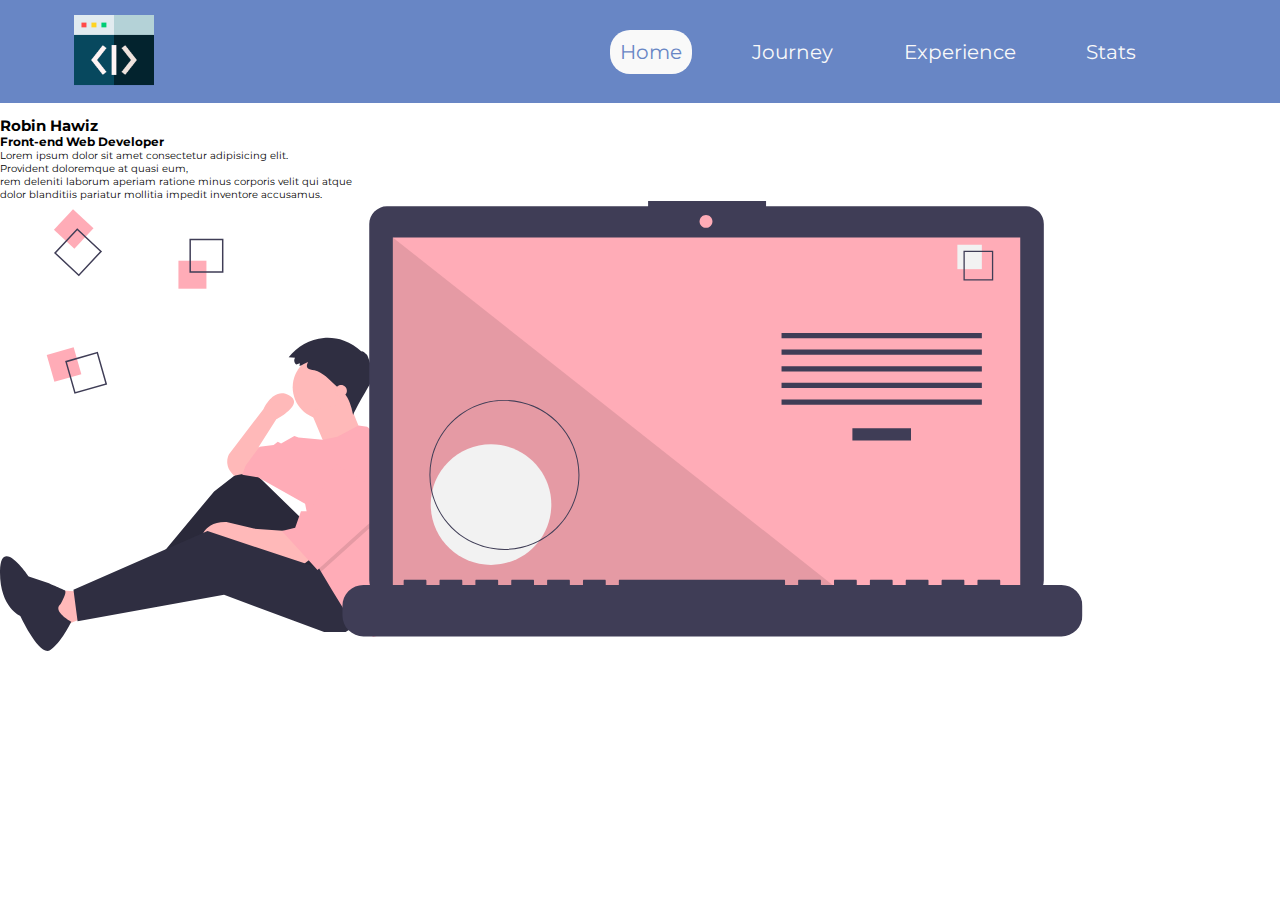
==== index.html @ ffbcef22 "inserted svg" ====
<!DOCTYPE html>
<html lang="en">
  <head>
    <meta charset="UTF-8" />
    <meta name="viewport" content="width=device-width, initial-scale=1.0" />
    <link rel="stylesheet" href="./styles/style.css" />
    <title>Robin Hawiz | Aspiring Web Developer</title>
    <meta
      name="description"
      content="I'm an aspiring front end web developer who specializes in html,css"
    />
    <meta name="robots" content="index,follows" />
    <link
      href="https://fonts.googleapis.com/css2?family=Montserrat:wght@400;500&display=swap"
      rel="stylesheet"
    />
  </head>
  <body>
    <div class="navbar">
      <nav>
        <div class="logo">
          <img src="./images/logo.png" alt="" />
        </div>
        <ul>
          <li><a class="active" href="index.html">Home</a></li>
          <li><a class="not-active" href="#">Journey</a></li>
          <li><a class="not-active" href="#">Experience</a></li>
          <li><a class="not-active" href="#">Stats</a></li>
        </ul>
      </nav>
    </div>
    <section id="home">
      <div class="introduction">
        <img src="" alt="" />
        <div class="name-title-container">
          <h2>Robin Hawiz</h2>
          <h3>Front-end Web Developer</h3>
        </div>
      </div>
      <div class="info">
        <p>
          Lorem ipsum dolor sit amet consectetur adipisicing elit. <br />
          Provident doloremque at quasi eum, <br />
          rem deleniti laborum aperiam ratione minus corporis velit qui atque
          <br />
          dolor blanditiis pariatur mollitia impedit inventore accusamus.
        </p>
        <div class="info-images">
          <svg
            width="1083"
            height="450"
            viewBox="0 0 1083 450"
            fill="none"
            xmlns="http://www.w3.org/2000/svg"
          >
            <g id="undraw_code_thinking_1jeh 1">
              <g clip-path="url(#clip0)">
                <path
                  id="Vector"
                  d="M77.591 390.495L52.772 388.84L61.045 426.069L89.173 414.487L77.591 390.495Z"
                  fill="#FFB9B9"
                />
                <path
                  id="Vector_2"
                  d="M305.1 321.001L247.189 264.744L214.096 290.391L148.739 368.985L156.185 380.567L235.606 326.792L289.381 397.113L340.674 371.467L305.1 321.001Z"
                  fill="#2F2E41"
                />
                <path
                  id="Vector_3"
                  opacity="0.1"
                  d="M305.1 321.001L247.189 264.744L214.096 290.391L148.739 368.985L156.185 380.567L235.606 326.792L289.381 397.113L340.674 371.467L305.1 321.001Z"
                  fill="black"
                />
                <path
                  id="Vector_4"
                  d="M310.064 358.23L302.618 364.021L242.225 343.338L228.161 337.547L200.032 343.338C200.032 343.338 200.032 320.174 226.506 321.001L253.807 327.62L286.072 330.101L310.064 358.23Z"
                  fill="#FFB9B9"
                />
                <path
                  id="Vector_5"
                  d="M363.839 419.451L345.638 431.033H324.128L224.024 393.804L77.591 420.278L73.454 388.84L207.478 330.102L324.956 368.985L363.839 419.451Z"
                  fill="#2F2E41"
                />
                <path
                  id="Vector_6"
                  d="M246.361 272.19L233.952 274.672L231.248 271.517C229.107 269.019 227.75 265.946 227.348 262.68C226.946 259.415 227.517 256.104 228.988 253.162V253.162L263.735 207.66C263.735 207.66 273.663 185.323 289.381 194.423C305.1 203.524 276.144 218.415 276.144 218.415L258.771 245.716L260.426 259.78L246.361 272.19Z"
                  fill="#FFB9B9"
                />
                <path
                  id="Vector_7"
                  d="M324.956 218.415C342.775 218.415 357.22 203.97 357.22 186.15C357.22 168.331 342.775 153.885 324.956 153.885C307.136 153.885 292.691 168.331 292.691 186.15C292.691 203.97 307.136 218.415 324.956 218.415Z"
                  fill="#FFB9B9"
                />
                <path
                  id="Vector_8"
                  d="M310.478 209.728L325.369 245.303L360.943 230.411C360.943 230.411 349.361 202.283 349.361 201.455C349.361 200.628 310.478 209.728 310.478 209.728Z"
                  fill="#FFB9B9"
                />
                <path
                  id="Vector_9"
                  d="M408.439 314.97C408.439 334.442 405.37 353.793 399.347 372.311L396.931 379.74L385.349 432.688L372.939 435.997L363.839 424.414L345.638 411.178L332.401 389.668L321.051 370.755L317.51 364.848L305.1 302.8L257.944 276.327L242.225 273.845L245.534 264.744L259.598 245.716L273.663 244.062L277.799 240.752L281.108 242.407L294.345 234.961L298.482 236.616L322.672 238.866L337.365 235.789L358.495 224.446L367.148 225.861L396.931 250.68C404.545 271.259 408.441 293.028 408.439 314.97Z"
                  fill="#FFACB7"
                />
                <path
                  id="Vector_10"
                  d="M60.3902 403.305C60.3902 403.305 67.8002 390.747 64.6704 389.28C61.5406 387.814 48.2488 381.969 48.2488 381.969L28.7567 375.509C28.7567 375.509 0.63066 333.708 0.0132905 370.059C-0.60408 406.41 20.4925 415.148 20.4925 415.148C20.4925 415.148 39.308 455.641 49.9662 449.184C60.6244 442.727 71.2895 420.808 71.2895 420.808C71.2895 420.808 52.0695 410.476 60.3902 403.305Z"
                  fill="#2F2E41"
                />
                <path
                  id="Vector_11"
                  opacity="0.1"
                  d="M399.413 307.764L367.975 328.447L321.051 370.755L317.51 364.848L307.582 315.21H310.064L335.711 268.054L399.413 307.764Z"
                  fill="black"
                />
                <path
                  id="Vector_12"
                  d="M335.711 263.09L310.064 310.246H300.964L295.173 326.792L281.936 330.102L317.51 368.985L367.975 323.483L399.413 302.8L335.711 263.09Z"
                  fill="#FFACB7"
                />
                <path
                  id="Vector_13"
                  d="M299.86 162.16L296.364 163.505C295.826 163.141 295.367 162.673 295.012 162.129C294.658 161.585 294.415 160.976 294.299 160.337C294.183 159.698 294.195 159.042 294.336 158.408C294.476 157.774 294.741 157.175 295.117 156.645L288.656 156.342C292.803 150.819 298.076 146.24 304.125 142.907C310.175 139.574 316.863 137.563 323.747 137.008C330.632 136.453 337.555 137.367 344.06 139.688C350.565 142.009 356.503 145.685 361.482 150.473C361.776 149.46 364.982 151.43 366.291 153.429C366.731 151.78 369.737 159.749 370.8 165.381C371.293 163.506 373.185 166.533 371.527 169.439C372.578 169.285 373.052 171.973 372.239 173.471C373.388 172.931 373.195 176.14 371.948 178.284C373.589 178.138 359.013 200.76 353.112 213.98C351.398 206.107 349.471 197.816 343.946 191.951C343.007 190.954 341.978 190.046 340.951 189.14L335.398 184.237C328.94 178.537 323.065 171.501 314.462 169.371C308.55 167.907 304.812 167.576 308.034 160.914C305.123 162.129 302.404 163.935 299.467 165.064C299.507 164.133 299.917 163.091 299.86 162.16Z"
                  fill="#2F2E41"
                />
                <path
                  id="Vector_14"
                  d="M341.088 195.664C344.286 195.664 346.879 193.071 346.879 189.873C346.879 186.675 344.286 184.082 341.088 184.082C337.89 184.082 335.297 186.675 335.297 189.873C335.297 193.071 337.89 195.664 341.088 195.664Z"
                  fill="#FFB9B9"
                />
                <g id="floating-object2">
                  <path
                    id="Vector_15"
                    d="M206.439 59.7102H178.439V87.7102H206.439V59.7102Z"
                    fill="#FFACB7"
                  />
                  <path
                    id="Vector_16"
                    d="M223.439 71.7102H189.439V37.7102H223.439V71.7102ZM190.917 70.2319H221.961V39.1884H190.917V70.2319Z"
                    fill="#3F3D56"
                  />
                </g>
                <g id="floating-object3">
                  <path
                    id="Vector_17"
                    d="M81.3339 173.175L73.6457 146.251L46.7219 153.939L54.41 180.863L81.3339 173.175Z"
                    fill="#FFACB7"
                  />
                  <path
                    id="Vector_18"
                    d="M74.4629 192.817L65.1273 160.123L97.8205 150.788L107.156 183.481L74.4629 192.817ZM66.9546 161.139L75.4785 190.989L105.329 182.465L96.8049 152.615L66.9546 161.139Z"
                    fill="#3F3D56"
                  />
                </g>
                <g id="floating-object1">
                  <path
                    id="Vector_19"
                    d="M74.3754 47.7769L93.4938 27.3199L73.0369 8.20152L53.9185 28.6585L74.3754 47.7769Z"
                    fill="#FFACB7"
                  />
                  <path
                    id="Vector_20"
                    d="M54.0006 52.0036L77.2158 27.163L102.056 50.3782L78.8412 75.2188L54.0006 52.0036ZM77.2864 29.2524L56.09 51.933L78.7705 73.1294L99.967 50.4488L77.2864 29.2524Z"
                    fill="#3F3D56"
                  />
                </g>
                <path
                  id="Vector_21"
                  d="M1026.23 5.36233H766.062V7.62939e-06H648.091V5.36233H386.849C384.538 5.36233 382.25 5.81752 380.114 6.70193C377.979 7.58633 376.039 8.88263 374.405 10.5168C372.771 12.151 371.475 14.091 370.59 16.2262C369.706 18.3613 369.251 20.6498 369.251 22.9608V379.213C369.251 381.524 369.706 383.813 370.59 385.948C371.475 388.083 372.771 390.023 374.405 391.657C376.039 393.291 377.979 394.588 380.114 395.472C382.25 396.356 384.538 396.812 386.849 396.812H1026.23C1030.9 396.812 1035.38 394.957 1038.68 391.657C1041.98 388.357 1043.83 383.88 1043.83 379.213V22.9608C1043.83 20.6498 1043.38 18.3613 1042.49 16.2262C1041.61 14.091 1040.31 12.151 1038.68 10.5168C1037.04 8.88263 1035.1 7.58633 1032.97 6.70193C1030.83 5.81752 1028.54 5.36233 1026.23 5.36233V5.36233Z"
                  fill="#3F3D56"
                />
                <path
                  id="Vector_22"
                  d="M1020.24 36.4638H392.845V390.377H1020.24V36.4638Z"
                  fill="#FFACB7"
                />
                <path
                  id="Vector_23"
                  d="M706.004 26.8116C709.558 26.8116 712.439 23.9306 712.439 20.3768C712.439 16.823 709.558 13.942 706.004 13.942C702.45 13.942 699.569 16.823 699.569 20.3768C699.569 23.9306 702.45 26.8116 706.004 26.8116Z"
                  fill="#FFACB7"
                />
                <path
                  id="Vector_24"
                  opacity="0.1"
                  d="M840.813 390.377H392.845V36.464L840.813 390.377Z"
                  fill="black"
                />
                <g id="big-object-screen">
                  <path
                    id="Vector_25"
                    d="M491.013 363.893C524.319 363.893 551.32 336.893 551.32 303.587C551.32 270.28 524.319 243.28 491.013 243.28C457.706 243.28 430.706 270.28 430.706 303.587C430.706 336.893 457.706 363.893 491.013 363.893Z"
                    fill="#F2F2F2"
                  />
                  <path
                    id="Vector_26"
                    d="M504.438 348.913C489.601 348.913 475.097 344.513 462.761 336.271C450.425 328.028 440.81 316.312 435.132 302.604C429.454 288.897 427.969 273.814 430.863 259.262C433.758 244.711 440.902 231.344 451.394 220.853C461.885 210.362 475.251 203.217 489.803 200.323C504.355 197.428 519.438 198.914 533.145 204.592C546.852 210.269 558.568 219.884 566.811 232.221C575.054 244.557 579.454 259.06 579.454 273.897C579.431 293.786 571.52 312.853 557.457 326.917C543.394 340.98 524.326 348.89 504.438 348.913ZM504.438 199.862C489.795 199.862 475.481 204.204 463.306 212.339C451.131 220.474 441.642 232.037 436.038 245.565C430.435 259.093 428.968 273.979 431.825 288.341C434.682 302.702 441.733 315.894 452.087 326.248C462.441 336.602 475.633 343.653 489.994 346.51C504.356 349.366 519.242 347.9 532.77 342.297C546.298 336.693 557.861 327.204 565.996 315.029C574.131 302.854 578.473 288.54 578.473 273.897C578.451 254.269 570.643 235.45 556.764 221.571C542.885 207.691 524.066 199.884 504.438 199.862V199.862Z"
                    fill="#3F3D56"
                  />
                </g>
                <path
                  id="Vector_27"
                  d="M910.997 227.332H852.392V239.578H910.997V227.332Z"
                  fill="#3F3D56"
                />
                <path
                  id="Vector_28"
                  d="M981.848 131.989H781.541V137.237H981.848V131.989Z"
                  fill="#3F3D56"
                />
                <path
                  id="Vector_29"
                  d="M981.848 148.608H781.541V153.857H981.848V148.608Z"
                  fill="#3F3D56"
                />
                <path
                  id="Vector_30"
                  d="M981.848 165.228H781.541V170.476H981.848V165.228Z"
                  fill="#3F3D56"
                />
                <path
                  id="Vector_31"
                  d="M981.848 181.847H781.541V187.095H981.848V181.847Z"
                  fill="#3F3D56"
                />
                <path
                  id="Vector_32"
                  d="M981.848 198.467H781.541V203.715H981.848V198.467Z"
                  fill="#3F3D56"
                />
                <g id="small-object-screen">
                  <path
                    id="Vector_33"
                    d="M981.848 43.644H957.356V68.1357H981.848V43.644Z"
                    fill="#F2F2F2"
                  />
                  <path
                    id="Vector_34"
                    d="M993.219 79.5068H963.479V49.7668H993.219V79.5068ZM964.772 78.2138H991.926V51.0599H964.772V78.2138Z"
                    fill="#3F3D56"
                  />
                </g>
                <path
                  id="Vector_35"
                  d="M1061.45 383.942H1000.22V379.53C1000.22 379.416 1000.19 379.302 1000.15 379.196C1000.11 379.09 1000.04 378.993 999.961 378.912C999.879 378.831 999.783 378.766 999.677 378.722C999.571 378.678 999.457 378.656 999.342 378.656H978.349C978.234 378.656 978.121 378.678 978.014 378.722C977.908 378.766 977.812 378.831 977.731 378.912C977.649 378.993 977.585 379.09 977.541 379.196C977.497 379.302 977.475 379.416 977.475 379.53V383.942H964.354V379.53C964.354 379.416 964.331 379.302 964.287 379.196C964.243 379.09 964.179 378.993 964.098 378.912C964.016 378.831 963.92 378.766 963.814 378.722C963.708 378.678 963.594 378.656 963.479 378.656H942.486C942.371 378.656 942.258 378.678 942.152 378.722C942.045 378.766 941.949 378.831 941.868 378.912C941.787 378.993 941.722 379.09 941.678 379.196C941.634 379.302 941.612 379.416 941.612 379.53V383.942H928.491V379.53C928.491 379.416 928.468 379.302 928.424 379.196C928.381 379.09 928.316 378.993 928.235 378.912C928.154 378.831 928.057 378.766 927.951 378.722C927.845 378.678 927.731 378.656 927.616 378.656H906.623C906.508 378.656 906.395 378.678 906.289 378.722C906.183 378.766 906.086 378.831 906.005 378.912C905.924 378.993 905.859 379.09 905.815 379.196C905.771 379.302 905.749 379.416 905.749 379.53V383.942H892.628V379.53C892.628 379.416 892.606 379.302 892.562 379.196C892.518 379.09 892.453 378.993 892.372 378.912C892.291 378.831 892.194 378.766 892.088 378.722C891.982 378.678 891.868 378.656 891.753 378.656H870.761C870.646 378.656 870.532 378.678 870.426 378.722C870.32 378.766 870.223 378.831 870.142 378.912C870.061 378.993 869.996 379.09 869.952 379.196C869.908 379.302 869.886 379.416 869.886 379.53V383.942H856.765V379.53C856.765 379.416 856.743 379.302 856.699 379.196C856.655 379.09 856.59 378.993 856.509 378.912C856.428 378.831 856.331 378.766 856.225 378.722C856.119 378.678 856.005 378.656 855.891 378.656H834.898C834.783 378.656 834.669 378.678 834.563 378.722C834.457 378.766 834.36 378.831 834.279 378.912C834.198 378.993 834.133 379.09 834.09 379.196C834.046 379.302 834.023 379.416 834.023 379.53V383.942H820.902V379.53C820.902 379.416 820.88 379.302 820.836 379.196C820.792 379.09 820.727 378.993 820.646 378.912C820.565 378.831 820.469 378.766 820.362 378.722C820.256 378.678 820.143 378.656 820.028 378.656H799.035C798.92 378.656 798.806 378.678 798.7 378.722C798.594 378.766 798.497 378.831 798.416 378.912C798.335 378.993 798.271 379.09 798.227 379.196C798.183 379.302 798.16 379.416 798.16 379.53V383.942H785.04V379.53C785.04 379.416 785.017 379.302 784.973 379.196C784.929 379.09 784.865 378.993 784.783 378.912C784.702 378.831 784.606 378.766 784.5 378.722C784.393 378.678 784.28 378.656 784.165 378.656H619.72C619.605 378.656 619.492 378.678 619.386 378.722C619.279 378.766 619.183 378.831 619.102 378.912C619.021 378.993 618.956 379.09 618.912 379.196C618.868 379.302 618.846 379.416 618.846 379.53V383.942H605.725V379.53C605.725 379.416 605.702 379.302 605.658 379.196C605.615 379.09 605.55 378.993 605.469 378.912C605.388 378.831 605.291 378.766 605.185 378.722C605.079 378.678 604.965 378.656 604.85 378.656H583.858C583.743 378.656 583.629 378.678 583.523 378.722C583.417 378.766 583.32 378.831 583.239 378.912C583.158 378.993 583.093 379.09 583.049 379.196C583.005 379.302 582.983 379.416 582.983 379.53V383.942H569.862V379.53C569.862 379.416 569.84 379.302 569.796 379.196C569.752 379.09 569.687 378.993 569.606 378.912C569.525 378.831 569.428 378.766 569.322 378.722C569.216 378.678 569.102 378.656 568.987 378.656H547.995C547.88 378.656 547.766 378.678 547.66 378.722C547.554 378.766 547.457 378.831 547.376 378.912C547.295 378.993 547.23 379.09 547.186 379.196C547.142 379.302 547.12 379.416 547.12 379.53V383.942H533.999V379.53C533.999 379.416 533.977 379.302 533.933 379.196C533.889 379.09 533.824 378.993 533.743 378.912C533.662 378.831 533.565 378.766 533.459 378.722C533.353 378.678 533.239 378.656 533.125 378.656H512.132C512.017 378.656 511.903 378.678 511.797 378.722C511.691 378.766 511.594 378.831 511.513 378.912C511.432 378.993 511.368 379.09 511.324 379.196C511.28 379.302 511.257 379.416 511.257 379.53V383.942H498.136V379.53C498.136 379.416 498.114 379.302 498.07 379.196C498.026 379.09 497.961 378.993 497.88 378.912C497.799 378.831 497.703 378.766 497.596 378.722C497.49 378.678 497.377 378.656 497.262 378.656H476.269C476.154 378.656 476.04 378.678 475.934 378.722C475.828 378.766 475.732 378.831 475.65 378.912C475.569 378.993 475.505 379.09 475.461 379.196C475.417 379.302 475.394 379.416 475.394 379.53V383.942H462.274V379.53C462.274 379.416 462.251 379.302 462.207 379.196C462.163 379.09 462.099 378.993 462.017 378.912C461.936 378.831 461.84 378.766 461.734 378.722C461.627 378.678 461.514 378.656 461.399 378.656H440.406C440.291 378.656 440.177 378.678 440.071 378.722C439.965 378.766 439.869 378.831 439.787 378.912C439.706 378.993 439.642 379.09 439.598 379.196C439.554 379.302 439.531 379.416 439.531 379.53V383.942H426.411V379.53C426.411 379.416 426.388 379.302 426.344 379.196C426.3 379.09 426.236 378.993 426.154 378.912C426.073 378.831 425.977 378.766 425.871 378.722C425.765 378.678 425.651 378.656 425.536 378.656H404.543C404.428 378.656 404.314 378.678 404.208 378.722C404.102 378.766 404.006 378.831 403.925 378.912C403.843 378.993 403.779 379.09 403.735 379.196C403.691 379.302 403.668 379.416 403.668 379.53V383.942H363.432C357.864 383.942 352.525 386.154 348.588 390.091C344.651 394.028 342.439 399.367 342.439 404.935V414.427C342.439 419.995 344.651 425.335 348.588 429.272C352.525 433.209 357.864 435.42 363.432 435.42H1061.45C1067.01 435.42 1072.35 433.209 1076.29 429.272C1080.23 425.335 1082.44 419.995 1082.44 414.427V404.935C1082.44 399.367 1080.23 394.028 1076.29 390.091C1072.35 386.154 1067.01 383.942 1061.45 383.942V383.942Z"
                  fill="#3F3D56"
                />
              </g>
            </g>
            <defs>
              <clipPath id="clip0">
                <rect width="1082.44" height="449.881" fill="white" />
              </clipPath>
            </defs>
          </svg>
        </div>
      </div>
    </section>
  </body>
</html>
---- styles/style.css ----
* {
  -webkit-box-sizing: border-box;
          box-sizing: border-box;
  margin: 0;
  padding: 0;
}

html {
  font-size: 62.5%;
  scroll-behavior: smooth;
}

body {
  font-family: "Montserrat", sans-serif;
}

ul {
  list-style: none;
}

a {
  text-decoration: none;
  color: #f9f9f9;
}

.navbar {
  min-height: 10vh;
  display: -webkit-box;
  display: -ms-flexbox;
  display: flex;
  -webkit-box-align: center;
      -ms-flex-align: center;
          align-items: center;
  background: #6886c5;
}

.navbar nav {
  width: 90%;
  margin: auto;
  display: -webkit-box;
  display: -ms-flexbox;
  display: flex;
  -webkit-box-orient: horizontal;
  -webkit-box-direction: normal;
      -ms-flex-direction: row;
          flex-direction: row;
  -webkit-box-align: center;
      -ms-flex-align: center;
          align-items: center;
  -webkit-box-pack: justify;
      -ms-flex-pack: justify;
          justify-content: space-between;
  -ms-flex-wrap: wrap;
      flex-wrap: wrap;
}

.navbar nav .logo {
  -webkit-box-flex: 1;
      -ms-flex: 1 1 20rem;
          flex: 1 1 20rem;
  padding: 1rem;
}

.navbar nav .logo img {
  height: 8rem;
  width: 8rem;
}

.navbar nav ul {
  -webkit-box-flex: 1;
      -ms-flex: 1 1 40rem;
          flex: 1 1 40rem;
  padding: 2rem;
  display: -webkit-box;
  display: -ms-flexbox;
  display: flex;
  -webkit-box-orient: horizontal;
  -webkit-box-direction: normal;
      -ms-flex-direction: row;
          flex-direction: row;
  -webkit-box-align: center;
      -ms-flex-align: center;
          align-items: center;
  -webkit-box-pack: space-evenly;
      -ms-flex-pack: space-evenly;
          justify-content: space-evenly;
  font-size: 2rem;
}

.navbar nav ul a {
  padding: 1rem;
  -webkit-transition: 0.5s;
  transition: 0.5s;
}

.navbar nav ul .active {
  border-radius: 2rem;
  background: #f9f9f9;
  color: #6886c5;
}

.navbar nav ul .active:hover {
  border-radius: 0rem;
  background: #6886c5;
  color: #f9f9f9;
}

.navbar nav ul .not-active:hover {
  border-radius: 2rem;
  background: #f9f9f9;
  color: #6886c5;
}

@media screen and (max-width: 693px) {
  .navbar nav .logo {
    display: -webkit-box;
    display: -ms-flexbox;
    display: flex;
    -webkit-box-pack: center;
        -ms-flex-pack: center;
            justify-content: center;
  }
  .navbar nav .logo img {
    width: 5rem;
    height: 5rem;
  }
  .navbar nav ul {
    font-size: 1.5rem;
  }
}
/*# sourceMappingURL=style.css.map */
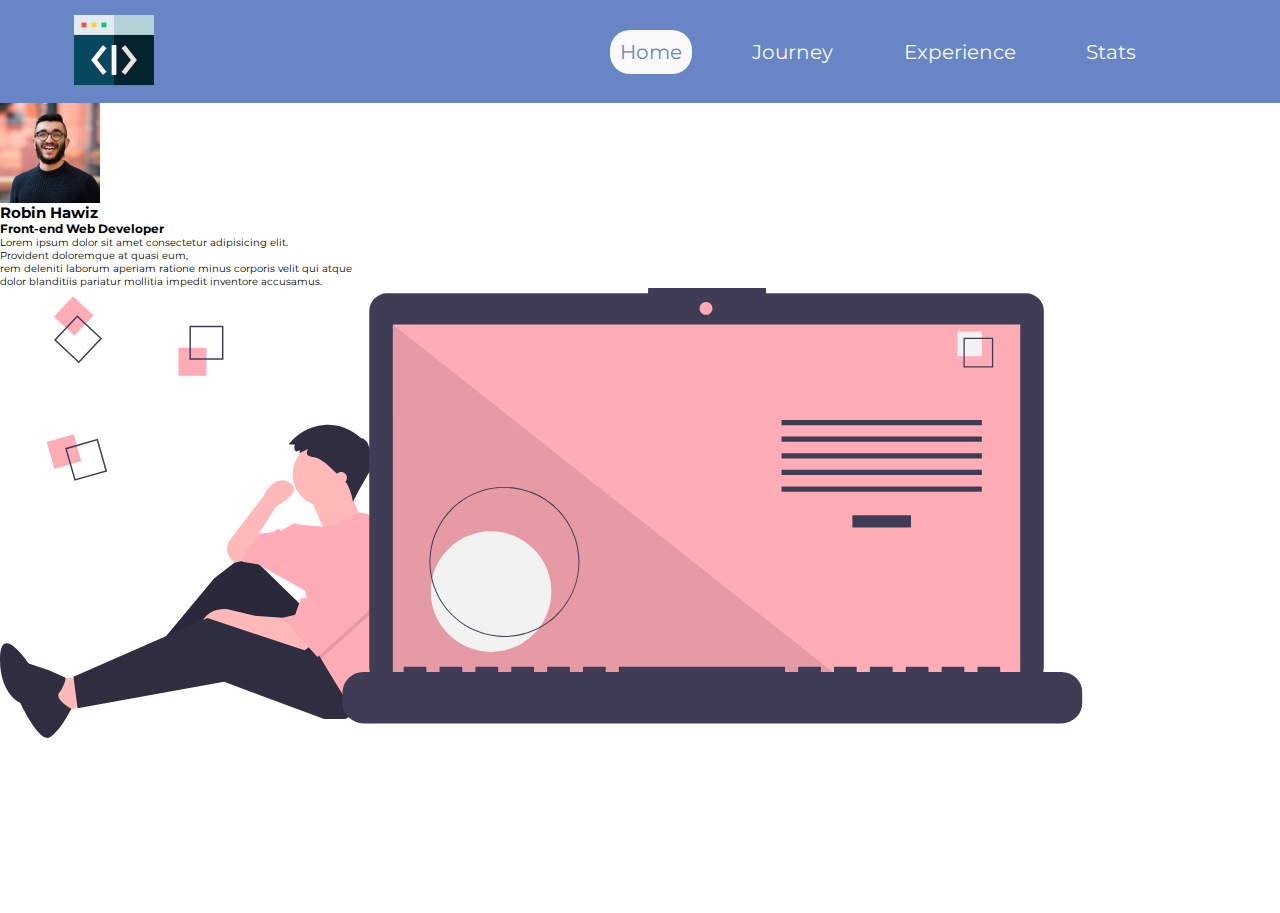
==== commit 6592ae5c: "styling content" ====
--- a/index.html
+++ b/index.html
@@ -31,7 +31,9 @@
     </div>
     <section id="home">
       <div class="introduction">
-        <img src="" alt="" />
+        <div class="image-container">
+          <img src="./images/jag.jpg" alt="" />
+        </div>
         <div class="name-title-container">
           <h2>Robin Hawiz</h2>
           <h3>Front-end Web Developer</h3>
--- a/styles/style.css
+++ b/styles/style.css
@@ -111,6 +111,21 @@
   color: #6886c5;
 }
 
+#home {
+  min-height: 90vh;
+}
+
+#home .introduction .image-container {
+  border-radius: 2rem;
+  height: 10rem;
+  width: 10rem;
+}
+
+#home .introduction .image-container img {
+  height: 100%;
+  width: 100%;
+}
+
 @media screen and (max-width: 693px) {
   .navbar nav .logo {
     display: -webkit-box;
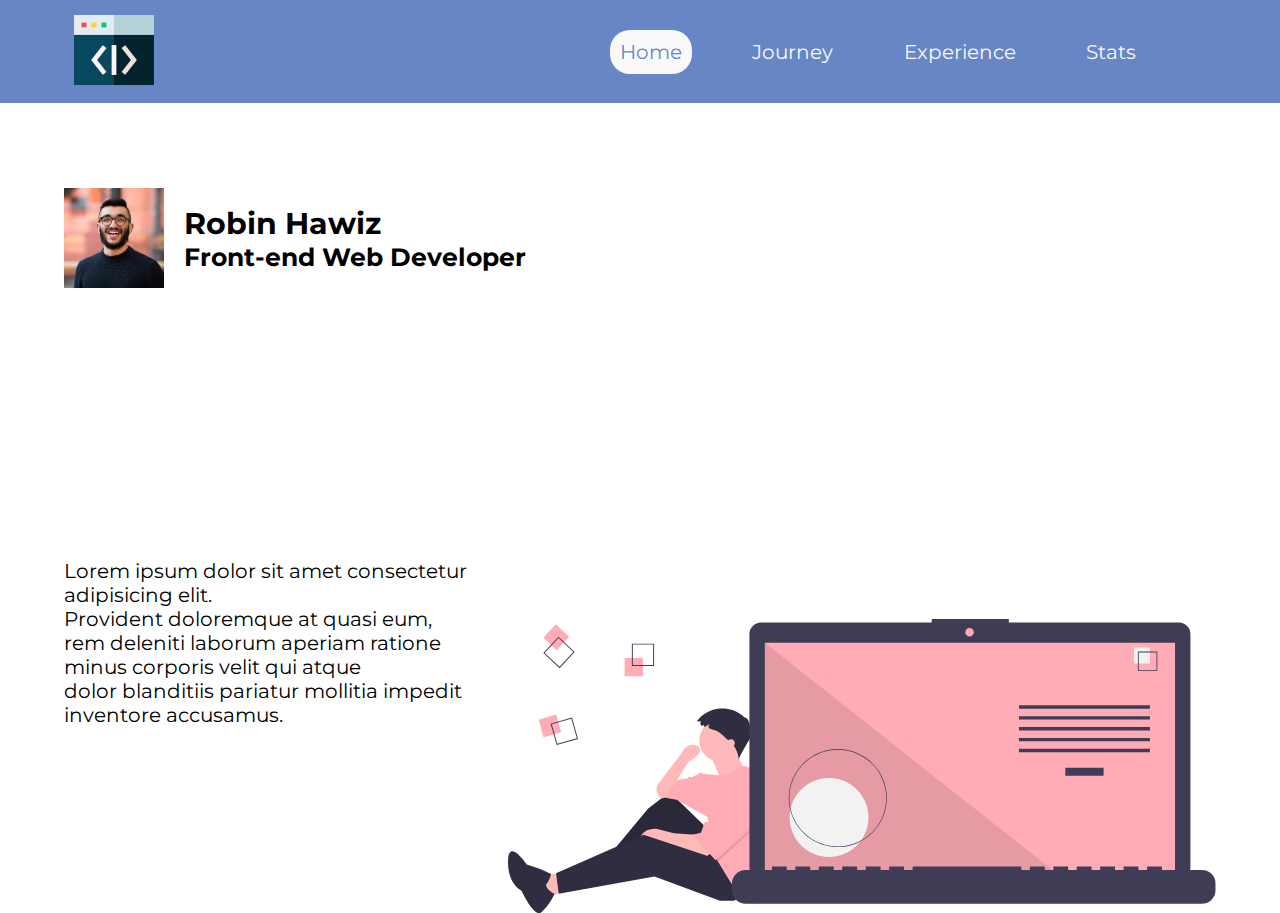
==== commit 646a8b0a: "svg scaling" ====
--- a/index.html
+++ b/index.html
@@ -40,219 +40,223 @@
         </div>
       </div>
       <div class="info">
-        <p>
-          Lorem ipsum dolor sit amet consectetur adipisicing elit. <br />
-          Provident doloremque at quasi eum, <br />
-          rem deleniti laborum aperiam ratione minus corporis velit qui atque
-          <br />
-          dolor blanditiis pariatur mollitia impedit inventore accusamus.
-        </p>
-        <div class="info-images">
-          <svg
-            width="1083"
-            height="450"
-            viewBox="0 0 1083 450"
-            fill="none"
-            xmlns="http://www.w3.org/2000/svg"
-          >
-            <g id="undraw_code_thinking_1jeh 1">
-              <g clip-path="url(#clip0)">
-                <path
-                  id="Vector"
-                  d="M77.591 390.495L52.772 388.84L61.045 426.069L89.173 414.487L77.591 390.495Z"
-                  fill="#FFB9B9"
-                />
-                <path
-                  id="Vector_2"
-                  d="M305.1 321.001L247.189 264.744L214.096 290.391L148.739 368.985L156.185 380.567L235.606 326.792L289.381 397.113L340.674 371.467L305.1 321.001Z"
-                  fill="#2F2E41"
-                />
-                <path
-                  id="Vector_3"
-                  opacity="0.1"
-                  d="M305.1 321.001L247.189 264.744L214.096 290.391L148.739 368.985L156.185 380.567L235.606 326.792L289.381 397.113L340.674 371.467L305.1 321.001Z"
-                  fill="black"
-                />
-                <path
-                  id="Vector_4"
-                  d="M310.064 358.23L302.618 364.021L242.225 343.338L228.161 337.547L200.032 343.338C200.032 343.338 200.032 320.174 226.506 321.001L253.807 327.62L286.072 330.101L310.064 358.23Z"
-                  fill="#FFB9B9"
-                />
-                <path
-                  id="Vector_5"
-                  d="M363.839 419.451L345.638 431.033H324.128L224.024 393.804L77.591 420.278L73.454 388.84L207.478 330.102L324.956 368.985L363.839 419.451Z"
-                  fill="#2F2E41"
-                />
-                <path
-                  id="Vector_6"
-                  d="M246.361 272.19L233.952 274.672L231.248 271.517C229.107 269.019 227.75 265.946 227.348 262.68C226.946 259.415 227.517 256.104 228.988 253.162V253.162L263.735 207.66C263.735 207.66 273.663 185.323 289.381 194.423C305.1 203.524 276.144 218.415 276.144 218.415L258.771 245.716L260.426 259.78L246.361 272.19Z"
-                  fill="#FFB9B9"
-                />
-                <path
-                  id="Vector_7"
-                  d="M324.956 218.415C342.775 218.415 357.22 203.97 357.22 186.15C357.22 168.331 342.775 153.885 324.956 153.885C307.136 153.885 292.691 168.331 292.691 186.15C292.691 203.97 307.136 218.415 324.956 218.415Z"
-                  fill="#FFB9B9"
-                />
-                <path
-                  id="Vector_8"
-                  d="M310.478 209.728L325.369 245.303L360.943 230.411C360.943 230.411 349.361 202.283 349.361 201.455C349.361 200.628 310.478 209.728 310.478 209.728Z"
-                  fill="#FFB9B9"
-                />
-                <path
-                  id="Vector_9"
-                  d="M408.439 314.97C408.439 334.442 405.37 353.793 399.347 372.311L396.931 379.74L385.349 432.688L372.939 435.997L363.839 424.414L345.638 411.178L332.401 389.668L321.051 370.755L317.51 364.848L305.1 302.8L257.944 276.327L242.225 273.845L245.534 264.744L259.598 245.716L273.663 244.062L277.799 240.752L281.108 242.407L294.345 234.961L298.482 236.616L322.672 238.866L337.365 235.789L358.495 224.446L367.148 225.861L396.931 250.68C404.545 271.259 408.441 293.028 408.439 314.97Z"
-                  fill="#FFACB7"
-                />
-                <path
-                  id="Vector_10"
-                  d="M60.3902 403.305C60.3902 403.305 67.8002 390.747 64.6704 389.28C61.5406 387.814 48.2488 381.969 48.2488 381.969L28.7567 375.509C28.7567 375.509 0.63066 333.708 0.0132905 370.059C-0.60408 406.41 20.4925 415.148 20.4925 415.148C20.4925 415.148 39.308 455.641 49.9662 449.184C60.6244 442.727 71.2895 420.808 71.2895 420.808C71.2895 420.808 52.0695 410.476 60.3902 403.305Z"
-                  fill="#2F2E41"
-                />
-                <path
-                  id="Vector_11"
-                  opacity="0.1"
-                  d="M399.413 307.764L367.975 328.447L321.051 370.755L317.51 364.848L307.582 315.21H310.064L335.711 268.054L399.413 307.764Z"
-                  fill="black"
-                />
-                <path
-                  id="Vector_12"
-                  d="M335.711 263.09L310.064 310.246H300.964L295.173 326.792L281.936 330.102L317.51 368.985L367.975 323.483L399.413 302.8L335.711 263.09Z"
-                  fill="#FFACB7"
-                />
-                <path
-                  id="Vector_13"
-                  d="M299.86 162.16L296.364 163.505C295.826 163.141 295.367 162.673 295.012 162.129C294.658 161.585 294.415 160.976 294.299 160.337C294.183 159.698 294.195 159.042 294.336 158.408C294.476 157.774 294.741 157.175 295.117 156.645L288.656 156.342C292.803 150.819 298.076 146.24 304.125 142.907C310.175 139.574 316.863 137.563 323.747 137.008C330.632 136.453 337.555 137.367 344.06 139.688C350.565 142.009 356.503 145.685 361.482 150.473C361.776 149.46 364.982 151.43 366.291 153.429C366.731 151.78 369.737 159.749 370.8 165.381C371.293 163.506 373.185 166.533 371.527 169.439C372.578 169.285 373.052 171.973 372.239 173.471C373.388 172.931 373.195 176.14 371.948 178.284C373.589 178.138 359.013 200.76 353.112 213.98C351.398 206.107 349.471 197.816 343.946 191.951C343.007 190.954 341.978 190.046 340.951 189.14L335.398 184.237C328.94 178.537 323.065 171.501 314.462 169.371C308.55 167.907 304.812 167.576 308.034 160.914C305.123 162.129 302.404 163.935 299.467 165.064C299.507 164.133 299.917 163.091 299.86 162.16Z"
-                  fill="#2F2E41"
-                />
-                <path
-                  id="Vector_14"
-                  d="M341.088 195.664C344.286 195.664 346.879 193.071 346.879 189.873C346.879 186.675 344.286 184.082 341.088 184.082C337.89 184.082 335.297 186.675 335.297 189.873C335.297 193.071 337.89 195.664 341.088 195.664Z"
-                  fill="#FFB9B9"
-                />
-                <g id="floating-object2">
-                  <path
-                    id="Vector_15"
-                    d="M206.439 59.7102H178.439V87.7102H206.439V59.7102Z"
-                    fill="#FFACB7"
-                  />
-                  <path
-                    id="Vector_16"
-                    d="M223.439 71.7102H189.439V37.7102H223.439V71.7102ZM190.917 70.2319H221.961V39.1884H190.917V70.2319Z"
+        <div class="info-text-container">
+          <p>
+            Lorem ipsum dolor sit amet consectetur adipisicing elit. <br />
+            Provident doloremque at quasi eum, <br />
+            rem deleniti laborum aperiam ratione minus corporis velit qui atque
+            <br />
+            dolor blanditiis pariatur mollitia impedit inventore accusamus.
+          </p>
+        </div>
+        <div class="info-image-container">
+          <div class="info-images">
+            <svg
+              width="1083"
+              height="450"
+              viewBox="0 0 1083 450"
+              fill="none"
+              xmlns="http://www.w3.org/2000/svg"
+            >
+              <g id="undraw_code_thinking_1jeh 1">
+                <g clip-path="url(#clip0)">
+                  <path
+                    id="Vector"
+                    d="M77.591 390.495L52.772 388.84L61.045 426.069L89.173 414.487L77.591 390.495Z"
+                    fill="#FFB9B9"
+                  />
+                  <path
+                    id="Vector_2"
+                    d="M305.1 321.001L247.189 264.744L214.096 290.391L148.739 368.985L156.185 380.567L235.606 326.792L289.381 397.113L340.674 371.467L305.1 321.001Z"
+                    fill="#2F2E41"
+                  />
+                  <path
+                    id="Vector_3"
+                    opacity="0.1"
+                    d="M305.1 321.001L247.189 264.744L214.096 290.391L148.739 368.985L156.185 380.567L235.606 326.792L289.381 397.113L340.674 371.467L305.1 321.001Z"
+                    fill="black"
+                  />
+                  <path
+                    id="Vector_4"
+                    d="M310.064 358.23L302.618 364.021L242.225 343.338L228.161 337.547L200.032 343.338C200.032 343.338 200.032 320.174 226.506 321.001L253.807 327.62L286.072 330.101L310.064 358.23Z"
+                    fill="#FFB9B9"
+                  />
+                  <path
+                    id="Vector_5"
+                    d="M363.839 419.451L345.638 431.033H324.128L224.024 393.804L77.591 420.278L73.454 388.84L207.478 330.102L324.956 368.985L363.839 419.451Z"
+                    fill="#2F2E41"
+                  />
+                  <path
+                    id="Vector_6"
+                    d="M246.361 272.19L233.952 274.672L231.248 271.517C229.107 269.019 227.75 265.946 227.348 262.68C226.946 259.415 227.517 256.104 228.988 253.162V253.162L263.735 207.66C263.735 207.66 273.663 185.323 289.381 194.423C305.1 203.524 276.144 218.415 276.144 218.415L258.771 245.716L260.426 259.78L246.361 272.19Z"
+                    fill="#FFB9B9"
+                  />
+                  <path
+                    id="Vector_7"
+                    d="M324.956 218.415C342.775 218.415 357.22 203.97 357.22 186.15C357.22 168.331 342.775 153.885 324.956 153.885C307.136 153.885 292.691 168.331 292.691 186.15C292.691 203.97 307.136 218.415 324.956 218.415Z"
+                    fill="#FFB9B9"
+                  />
+                  <path
+                    id="Vector_8"
+                    d="M310.478 209.728L325.369 245.303L360.943 230.411C360.943 230.411 349.361 202.283 349.361 201.455C349.361 200.628 310.478 209.728 310.478 209.728Z"
+                    fill="#FFB9B9"
+                  />
+                  <path
+                    id="Vector_9"
+                    d="M408.439 314.97C408.439 334.442 405.37 353.793 399.347 372.311L396.931 379.74L385.349 432.688L372.939 435.997L363.839 424.414L345.638 411.178L332.401 389.668L321.051 370.755L317.51 364.848L305.1 302.8L257.944 276.327L242.225 273.845L245.534 264.744L259.598 245.716L273.663 244.062L277.799 240.752L281.108 242.407L294.345 234.961L298.482 236.616L322.672 238.866L337.365 235.789L358.495 224.446L367.148 225.861L396.931 250.68C404.545 271.259 408.441 293.028 408.439 314.97Z"
+                    fill="#FFACB7"
+                  />
+                  <path
+                    id="Vector_10"
+                    d="M60.3902 403.305C60.3902 403.305 67.8002 390.747 64.6704 389.28C61.5406 387.814 48.2488 381.969 48.2488 381.969L28.7567 375.509C28.7567 375.509 0.63066 333.708 0.0132905 370.059C-0.60408 406.41 20.4925 415.148 20.4925 415.148C20.4925 415.148 39.308 455.641 49.9662 449.184C60.6244 442.727 71.2895 420.808 71.2895 420.808C71.2895 420.808 52.0695 410.476 60.3902 403.305Z"
+                    fill="#2F2E41"
+                  />
+                  <path
+                    id="Vector_11"
+                    opacity="0.1"
+                    d="M399.413 307.764L367.975 328.447L321.051 370.755L317.51 364.848L307.582 315.21H310.064L335.711 268.054L399.413 307.764Z"
+                    fill="black"
+                  />
+                  <path
+                    id="Vector_12"
+                    d="M335.711 263.09L310.064 310.246H300.964L295.173 326.792L281.936 330.102L317.51 368.985L367.975 323.483L399.413 302.8L335.711 263.09Z"
+                    fill="#FFACB7"
+                  />
+                  <path
+                    id="Vector_13"
+                    d="M299.86 162.16L296.364 163.505C295.826 163.141 295.367 162.673 295.012 162.129C294.658 161.585 294.415 160.976 294.299 160.337C294.183 159.698 294.195 159.042 294.336 158.408C294.476 157.774 294.741 157.175 295.117 156.645L288.656 156.342C292.803 150.819 298.076 146.24 304.125 142.907C310.175 139.574 316.863 137.563 323.747 137.008C330.632 136.453 337.555 137.367 344.06 139.688C350.565 142.009 356.503 145.685 361.482 150.473C361.776 149.46 364.982 151.43 366.291 153.429C366.731 151.78 369.737 159.749 370.8 165.381C371.293 163.506 373.185 166.533 371.527 169.439C372.578 169.285 373.052 171.973 372.239 173.471C373.388 172.931 373.195 176.14 371.948 178.284C373.589 178.138 359.013 200.76 353.112 213.98C351.398 206.107 349.471 197.816 343.946 191.951C343.007 190.954 341.978 190.046 340.951 189.14L335.398 184.237C328.94 178.537 323.065 171.501 314.462 169.371C308.55 167.907 304.812 167.576 308.034 160.914C305.123 162.129 302.404 163.935 299.467 165.064C299.507 164.133 299.917 163.091 299.86 162.16Z"
+                    fill="#2F2E41"
+                  />
+                  <path
+                    id="Vector_14"
+                    d="M341.088 195.664C344.286 195.664 346.879 193.071 346.879 189.873C346.879 186.675 344.286 184.082 341.088 184.082C337.89 184.082 335.297 186.675 335.297 189.873C335.297 193.071 337.89 195.664 341.088 195.664Z"
+                    fill="#FFB9B9"
+                  />
+                  <g id="floating-object2">
+                    <path
+                      id="Vector_15"
+                      d="M206.439 59.7102H178.439V87.7102H206.439V59.7102Z"
+                      fill="#FFACB7"
+                    />
+                    <path
+                      id="Vector_16"
+                      d="M223.439 71.7102H189.439V37.7102H223.439V71.7102ZM190.917 70.2319H221.961V39.1884H190.917V70.2319Z"
+                      fill="#3F3D56"
+                    />
+                  </g>
+                  <g id="floating-object3">
+                    <path
+                      id="Vector_17"
+                      d="M81.3339 173.175L73.6457 146.251L46.7219 153.939L54.41 180.863L81.3339 173.175Z"
+                      fill="#FFACB7"
+                    />
+                    <path
+                      id="Vector_18"
+                      d="M74.4629 192.817L65.1273 160.123L97.8205 150.788L107.156 183.481L74.4629 192.817ZM66.9546 161.139L75.4785 190.989L105.329 182.465L96.8049 152.615L66.9546 161.139Z"
+                      fill="#3F3D56"
+                    />
+                  </g>
+                  <g id="floating-object1">
+                    <path
+                      id="Vector_19"
+                      d="M74.3754 47.7769L93.4938 27.3199L73.0369 8.20152L53.9185 28.6585L74.3754 47.7769Z"
+                      fill="#FFACB7"
+                    />
+                    <path
+                      id="Vector_20"
+                      d="M54.0006 52.0036L77.2158 27.163L102.056 50.3782L78.8412 75.2188L54.0006 52.0036ZM77.2864 29.2524L56.09 51.933L78.7705 73.1294L99.967 50.4488L77.2864 29.2524Z"
+                      fill="#3F3D56"
+                    />
+                  </g>
+                  <path
+                    id="Vector_21"
+                    d="M1026.23 5.36233H766.062V7.62939e-06H648.091V5.36233H386.849C384.538 5.36233 382.25 5.81752 380.114 6.70193C377.979 7.58633 376.039 8.88263 374.405 10.5168C372.771 12.151 371.475 14.091 370.59 16.2262C369.706 18.3613 369.251 20.6498 369.251 22.9608V379.213C369.251 381.524 369.706 383.813 370.59 385.948C371.475 388.083 372.771 390.023 374.405 391.657C376.039 393.291 377.979 394.588 380.114 395.472C382.25 396.356 384.538 396.812 386.849 396.812H1026.23C1030.9 396.812 1035.38 394.957 1038.68 391.657C1041.98 388.357 1043.83 383.88 1043.83 379.213V22.9608C1043.83 20.6498 1043.38 18.3613 1042.49 16.2262C1041.61 14.091 1040.31 12.151 1038.68 10.5168C1037.04 8.88263 1035.1 7.58633 1032.97 6.70193C1030.83 5.81752 1028.54 5.36233 1026.23 5.36233V5.36233Z"
+                    fill="#3F3D56"
+                  />
+                  <path
+                    id="Vector_22"
+                    d="M1020.24 36.4638H392.845V390.377H1020.24V36.4638Z"
+                    fill="#FFACB7"
+                  />
+                  <path
+                    id="Vector_23"
+                    d="M706.004 26.8116C709.558 26.8116 712.439 23.9306 712.439 20.3768C712.439 16.823 709.558 13.942 706.004 13.942C702.45 13.942 699.569 16.823 699.569 20.3768C699.569 23.9306 702.45 26.8116 706.004 26.8116Z"
+                    fill="#FFACB7"
+                  />
+                  <path
+                    id="Vector_24"
+                    opacity="0.1"
+                    d="M840.813 390.377H392.845V36.464L840.813 390.377Z"
+                    fill="black"
+                  />
+                  <g id="big-object-screen">
+                    <path
+                      id="Vector_25"
+                      d="M491.013 363.893C524.319 363.893 551.32 336.893 551.32 303.587C551.32 270.28 524.319 243.28 491.013 243.28C457.706 243.28 430.706 270.28 430.706 303.587C430.706 336.893 457.706 363.893 491.013 363.893Z"
+                      fill="#F2F2F2"
+                    />
+                    <path
+                      id="Vector_26"
+                      d="M504.438 348.913C489.601 348.913 475.097 344.513 462.761 336.271C450.425 328.028 440.81 316.312 435.132 302.604C429.454 288.897 427.969 273.814 430.863 259.262C433.758 244.711 440.902 231.344 451.394 220.853C461.885 210.362 475.251 203.217 489.803 200.323C504.355 197.428 519.438 198.914 533.145 204.592C546.852 210.269 558.568 219.884 566.811 232.221C575.054 244.557 579.454 259.06 579.454 273.897C579.431 293.786 571.52 312.853 557.457 326.917C543.394 340.98 524.326 348.89 504.438 348.913ZM504.438 199.862C489.795 199.862 475.481 204.204 463.306 212.339C451.131 220.474 441.642 232.037 436.038 245.565C430.435 259.093 428.968 273.979 431.825 288.341C434.682 302.702 441.733 315.894 452.087 326.248C462.441 336.602 475.633 343.653 489.994 346.51C504.356 349.366 519.242 347.9 532.77 342.297C546.298 336.693 557.861 327.204 565.996 315.029C574.131 302.854 578.473 288.54 578.473 273.897C578.451 254.269 570.643 235.45 556.764 221.571C542.885 207.691 524.066 199.884 504.438 199.862V199.862Z"
+                      fill="#3F3D56"
+                    />
+                  </g>
+                  <path
+                    id="Vector_27"
+                    d="M910.997 227.332H852.392V239.578H910.997V227.332Z"
+                    fill="#3F3D56"
+                  />
+                  <path
+                    id="Vector_28"
+                    d="M981.848 131.989H781.541V137.237H981.848V131.989Z"
+                    fill="#3F3D56"
+                  />
+                  <path
+                    id="Vector_29"
+                    d="M981.848 148.608H781.541V153.857H981.848V148.608Z"
+                    fill="#3F3D56"
+                  />
+                  <path
+                    id="Vector_30"
+                    d="M981.848 165.228H781.541V170.476H981.848V165.228Z"
+                    fill="#3F3D56"
+                  />
+                  <path
+                    id="Vector_31"
+                    d="M981.848 181.847H781.541V187.095H981.848V181.847Z"
+                    fill="#3F3D56"
+                  />
+                  <path
+                    id="Vector_32"
+                    d="M981.848 198.467H781.541V203.715H981.848V198.467Z"
+                    fill="#3F3D56"
+                  />
+                  <g id="small-object-screen">
+                    <path
+                      id="Vector_33"
+                      d="M981.848 43.644H957.356V68.1357H981.848V43.644Z"
+                      fill="#F2F2F2"
+                    />
+                    <path
+                      id="Vector_34"
+                      d="M993.219 79.5068H963.479V49.7668H993.219V79.5068ZM964.772 78.2138H991.926V51.0599H964.772V78.2138Z"
+                      fill="#3F3D56"
+                    />
+                  </g>
+                  <path
+                    id="Vector_35"
+                    d="M1061.45 383.942H1000.22V379.53C1000.22 379.416 1000.19 379.302 1000.15 379.196C1000.11 379.09 1000.04 378.993 999.961 378.912C999.879 378.831 999.783 378.766 999.677 378.722C999.571 378.678 999.457 378.656 999.342 378.656H978.349C978.234 378.656 978.121 378.678 978.014 378.722C977.908 378.766 977.812 378.831 977.731 378.912C977.649 378.993 977.585 379.09 977.541 379.196C977.497 379.302 977.475 379.416 977.475 379.53V383.942H964.354V379.53C964.354 379.416 964.331 379.302 964.287 379.196C964.243 379.09 964.179 378.993 964.098 378.912C964.016 378.831 963.92 378.766 963.814 378.722C963.708 378.678 963.594 378.656 963.479 378.656H942.486C942.371 378.656 942.258 378.678 942.152 378.722C942.045 378.766 941.949 378.831 941.868 378.912C941.787 378.993 941.722 379.09 941.678 379.196C941.634 379.302 941.612 379.416 941.612 379.53V383.942H928.491V379.53C928.491 379.416 928.468 379.302 928.424 379.196C928.381 379.09 928.316 378.993 928.235 378.912C928.154 378.831 928.057 378.766 927.951 378.722C927.845 378.678 927.731 378.656 927.616 378.656H906.623C906.508 378.656 906.395 378.678 906.289 378.722C906.183 378.766 906.086 378.831 906.005 378.912C905.924 378.993 905.859 379.09 905.815 379.196C905.771 379.302 905.749 379.416 905.749 379.53V383.942H892.628V379.53C892.628 379.416 892.606 379.302 892.562 379.196C892.518 379.09 892.453 378.993 892.372 378.912C892.291 378.831 892.194 378.766 892.088 378.722C891.982 378.678 891.868 378.656 891.753 378.656H870.761C870.646 378.656 870.532 378.678 870.426 378.722C870.32 378.766 870.223 378.831 870.142 378.912C870.061 378.993 869.996 379.09 869.952 379.196C869.908 379.302 869.886 379.416 869.886 379.53V383.942H856.765V379.53C856.765 379.416 856.743 379.302 856.699 379.196C856.655 379.09 856.59 378.993 856.509 378.912C856.428 378.831 856.331 378.766 856.225 378.722C856.119 378.678 856.005 378.656 855.891 378.656H834.898C834.783 378.656 834.669 378.678 834.563 378.722C834.457 378.766 834.36 378.831 834.279 378.912C834.198 378.993 834.133 379.09 834.09 379.196C834.046 379.302 834.023 379.416 834.023 379.53V383.942H820.902V379.53C820.902 379.416 820.88 379.302 820.836 379.196C820.792 379.09 820.727 378.993 820.646 378.912C820.565 378.831 820.469 378.766 820.362 378.722C820.256 378.678 820.143 378.656 820.028 378.656H799.035C798.92 378.656 798.806 378.678 798.7 378.722C798.594 378.766 798.497 378.831 798.416 378.912C798.335 378.993 798.271 379.09 798.227 379.196C798.183 379.302 798.16 379.416 798.16 379.53V383.942H785.04V379.53C785.04 379.416 785.017 379.302 784.973 379.196C784.929 379.09 784.865 378.993 784.783 378.912C784.702 378.831 784.606 378.766 784.5 378.722C784.393 378.678 784.28 378.656 784.165 378.656H619.72C619.605 378.656 619.492 378.678 619.386 378.722C619.279 378.766 619.183 378.831 619.102 378.912C619.021 378.993 618.956 379.09 618.912 379.196C618.868 379.302 618.846 379.416 618.846 379.53V383.942H605.725V379.53C605.725 379.416 605.702 379.302 605.658 379.196C605.615 379.09 605.55 378.993 605.469 378.912C605.388 378.831 605.291 378.766 605.185 378.722C605.079 378.678 604.965 378.656 604.85 378.656H583.858C583.743 378.656 583.629 378.678 583.523 378.722C583.417 378.766 583.32 378.831 583.239 378.912C583.158 378.993 583.093 379.09 583.049 379.196C583.005 379.302 582.983 379.416 582.983 379.53V383.942H569.862V379.53C569.862 379.416 569.84 379.302 569.796 379.196C569.752 379.09 569.687 378.993 569.606 378.912C569.525 378.831 569.428 378.766 569.322 378.722C569.216 378.678 569.102 378.656 568.987 378.656H547.995C547.88 378.656 547.766 378.678 547.66 378.722C547.554 378.766 547.457 378.831 547.376 378.912C547.295 378.993 547.23 379.09 547.186 379.196C547.142 379.302 547.12 379.416 547.12 379.53V383.942H533.999V379.53C533.999 379.416 533.977 379.302 533.933 379.196C533.889 379.09 533.824 378.993 533.743 378.912C533.662 378.831 533.565 378.766 533.459 378.722C533.353 378.678 533.239 378.656 533.125 378.656H512.132C512.017 378.656 511.903 378.678 511.797 378.722C511.691 378.766 511.594 378.831 511.513 378.912C511.432 378.993 511.368 379.09 511.324 379.196C511.28 379.302 511.257 379.416 511.257 379.53V383.942H498.136V379.53C498.136 379.416 498.114 379.302 498.07 379.196C498.026 379.09 497.961 378.993 497.88 378.912C497.799 378.831 497.703 378.766 497.596 378.722C497.49 378.678 497.377 378.656 497.262 378.656H476.269C476.154 378.656 476.04 378.678 475.934 378.722C475.828 378.766 475.732 378.831 475.65 378.912C475.569 378.993 475.505 379.09 475.461 379.196C475.417 379.302 475.394 379.416 475.394 379.53V383.942H462.274V379.53C462.274 379.416 462.251 379.302 462.207 379.196C462.163 379.09 462.099 378.993 462.017 378.912C461.936 378.831 461.84 378.766 461.734 378.722C461.627 378.678 461.514 378.656 461.399 378.656H440.406C440.291 378.656 440.177 378.678 440.071 378.722C439.965 378.766 439.869 378.831 439.787 378.912C439.706 378.993 439.642 379.09 439.598 379.196C439.554 379.302 439.531 379.416 439.531 379.53V383.942H426.411V379.53C426.411 379.416 426.388 379.302 426.344 379.196C426.3 379.09 426.236 378.993 426.154 378.912C426.073 378.831 425.977 378.766 425.871 378.722C425.765 378.678 425.651 378.656 425.536 378.656H404.543C404.428 378.656 404.314 378.678 404.208 378.722C404.102 378.766 404.006 378.831 403.925 378.912C403.843 378.993 403.779 379.09 403.735 379.196C403.691 379.302 403.668 379.416 403.668 379.53V383.942H363.432C357.864 383.942 352.525 386.154 348.588 390.091C344.651 394.028 342.439 399.367 342.439 404.935V414.427C342.439 419.995 344.651 425.335 348.588 429.272C352.525 433.209 357.864 435.42 363.432 435.42H1061.45C1067.01 435.42 1072.35 433.209 1076.29 429.272C1080.23 425.335 1082.44 419.995 1082.44 414.427V404.935C1082.44 399.367 1080.23 394.028 1076.29 390.091C1072.35 386.154 1067.01 383.942 1061.45 383.942V383.942Z"
                     fill="#3F3D56"
                   />
                 </g>
-                <g id="floating-object3">
-                  <path
-                    id="Vector_17"
-                    d="M81.3339 173.175L73.6457 146.251L46.7219 153.939L54.41 180.863L81.3339 173.175Z"
-                    fill="#FFACB7"
-                  />
-                  <path
-                    id="Vector_18"
-                    d="M74.4629 192.817L65.1273 160.123L97.8205 150.788L107.156 183.481L74.4629 192.817ZM66.9546 161.139L75.4785 190.989L105.329 182.465L96.8049 152.615L66.9546 161.139Z"
-                    fill="#3F3D56"
-                  />
-                </g>
-                <g id="floating-object1">
-                  <path
-                    id="Vector_19"
-                    d="M74.3754 47.7769L93.4938 27.3199L73.0369 8.20152L53.9185 28.6585L74.3754 47.7769Z"
-                    fill="#FFACB7"
-                  />
-                  <path
-                    id="Vector_20"
-                    d="M54.0006 52.0036L77.2158 27.163L102.056 50.3782L78.8412 75.2188L54.0006 52.0036ZM77.2864 29.2524L56.09 51.933L78.7705 73.1294L99.967 50.4488L77.2864 29.2524Z"
-                    fill="#3F3D56"
-                  />
-                </g>
-                <path
-                  id="Vector_21"
-                  d="M1026.23 5.36233H766.062V7.62939e-06H648.091V5.36233H386.849C384.538 5.36233 382.25 5.81752 380.114 6.70193C377.979 7.58633 376.039 8.88263 374.405 10.5168C372.771 12.151 371.475 14.091 370.59 16.2262C369.706 18.3613 369.251 20.6498 369.251 22.9608V379.213C369.251 381.524 369.706 383.813 370.59 385.948C371.475 388.083 372.771 390.023 374.405 391.657C376.039 393.291 377.979 394.588 380.114 395.472C382.25 396.356 384.538 396.812 386.849 396.812H1026.23C1030.9 396.812 1035.38 394.957 1038.68 391.657C1041.98 388.357 1043.83 383.88 1043.83 379.213V22.9608C1043.83 20.6498 1043.38 18.3613 1042.49 16.2262C1041.61 14.091 1040.31 12.151 1038.68 10.5168C1037.04 8.88263 1035.1 7.58633 1032.97 6.70193C1030.83 5.81752 1028.54 5.36233 1026.23 5.36233V5.36233Z"
-                  fill="#3F3D56"
-                />
-                <path
-                  id="Vector_22"
-                  d="M1020.24 36.4638H392.845V390.377H1020.24V36.4638Z"
-                  fill="#FFACB7"
-                />
-                <path
-                  id="Vector_23"
-                  d="M706.004 26.8116C709.558 26.8116 712.439 23.9306 712.439 20.3768C712.439 16.823 709.558 13.942 706.004 13.942C702.45 13.942 699.569 16.823 699.569 20.3768C699.569 23.9306 702.45 26.8116 706.004 26.8116Z"
-                  fill="#FFACB7"
-                />
-                <path
-                  id="Vector_24"
-                  opacity="0.1"
-                  d="M840.813 390.377H392.845V36.464L840.813 390.377Z"
-                  fill="black"
-                />
-                <g id="big-object-screen">
-                  <path
-                    id="Vector_25"
-                    d="M491.013 363.893C524.319 363.893 551.32 336.893 551.32 303.587C551.32 270.28 524.319 243.28 491.013 243.28C457.706 243.28 430.706 270.28 430.706 303.587C430.706 336.893 457.706 363.893 491.013 363.893Z"
-                    fill="#F2F2F2"
-                  />
-                  <path
-                    id="Vector_26"
-                    d="M504.438 348.913C489.601 348.913 475.097 344.513 462.761 336.271C450.425 328.028 440.81 316.312 435.132 302.604C429.454 288.897 427.969 273.814 430.863 259.262C433.758 244.711 440.902 231.344 451.394 220.853C461.885 210.362 475.251 203.217 489.803 200.323C504.355 197.428 519.438 198.914 533.145 204.592C546.852 210.269 558.568 219.884 566.811 232.221C575.054 244.557 579.454 259.06 579.454 273.897C579.431 293.786 571.52 312.853 557.457 326.917C543.394 340.98 524.326 348.89 504.438 348.913ZM504.438 199.862C489.795 199.862 475.481 204.204 463.306 212.339C451.131 220.474 441.642 232.037 436.038 245.565C430.435 259.093 428.968 273.979 431.825 288.341C434.682 302.702 441.733 315.894 452.087 326.248C462.441 336.602 475.633 343.653 489.994 346.51C504.356 349.366 519.242 347.9 532.77 342.297C546.298 336.693 557.861 327.204 565.996 315.029C574.131 302.854 578.473 288.54 578.473 273.897C578.451 254.269 570.643 235.45 556.764 221.571C542.885 207.691 524.066 199.884 504.438 199.862V199.862Z"
-                    fill="#3F3D56"
-                  />
-                </g>
-                <path
-                  id="Vector_27"
-                  d="M910.997 227.332H852.392V239.578H910.997V227.332Z"
-                  fill="#3F3D56"
-                />
-                <path
-                  id="Vector_28"
-                  d="M981.848 131.989H781.541V137.237H981.848V131.989Z"
-                  fill="#3F3D56"
-                />
-                <path
-                  id="Vector_29"
-                  d="M981.848 148.608H781.541V153.857H981.848V148.608Z"
-                  fill="#3F3D56"
-                />
-                <path
-                  id="Vector_30"
-                  d="M981.848 165.228H781.541V170.476H981.848V165.228Z"
-                  fill="#3F3D56"
-                />
-                <path
-                  id="Vector_31"
-                  d="M981.848 181.847H781.541V187.095H981.848V181.847Z"
-                  fill="#3F3D56"
-                />
-                <path
-                  id="Vector_32"
-                  d="M981.848 198.467H781.541V203.715H981.848V198.467Z"
-                  fill="#3F3D56"
-                />
-                <g id="small-object-screen">
-                  <path
-                    id="Vector_33"
-                    d="M981.848 43.644H957.356V68.1357H981.848V43.644Z"
-                    fill="#F2F2F2"
-                  />
-                  <path
-                    id="Vector_34"
-                    d="M993.219 79.5068H963.479V49.7668H993.219V79.5068ZM964.772 78.2138H991.926V51.0599H964.772V78.2138Z"
-                    fill="#3F3D56"
-                  />
-                </g>
-                <path
-                  id="Vector_35"
-                  d="M1061.45 383.942H1000.22V379.53C1000.22 379.416 1000.19 379.302 1000.15 379.196C1000.11 379.09 1000.04 378.993 999.961 378.912C999.879 378.831 999.783 378.766 999.677 378.722C999.571 378.678 999.457 378.656 999.342 378.656H978.349C978.234 378.656 978.121 378.678 978.014 378.722C977.908 378.766 977.812 378.831 977.731 378.912C977.649 378.993 977.585 379.09 977.541 379.196C977.497 379.302 977.475 379.416 977.475 379.53V383.942H964.354V379.53C964.354 379.416 964.331 379.302 964.287 379.196C964.243 379.09 964.179 378.993 964.098 378.912C964.016 378.831 963.92 378.766 963.814 378.722C963.708 378.678 963.594 378.656 963.479 378.656H942.486C942.371 378.656 942.258 378.678 942.152 378.722C942.045 378.766 941.949 378.831 941.868 378.912C941.787 378.993 941.722 379.09 941.678 379.196C941.634 379.302 941.612 379.416 941.612 379.53V383.942H928.491V379.53C928.491 379.416 928.468 379.302 928.424 379.196C928.381 379.09 928.316 378.993 928.235 378.912C928.154 378.831 928.057 378.766 927.951 378.722C927.845 378.678 927.731 378.656 927.616 378.656H906.623C906.508 378.656 906.395 378.678 906.289 378.722C906.183 378.766 906.086 378.831 906.005 378.912C905.924 378.993 905.859 379.09 905.815 379.196C905.771 379.302 905.749 379.416 905.749 379.53V383.942H892.628V379.53C892.628 379.416 892.606 379.302 892.562 379.196C892.518 379.09 892.453 378.993 892.372 378.912C892.291 378.831 892.194 378.766 892.088 378.722C891.982 378.678 891.868 378.656 891.753 378.656H870.761C870.646 378.656 870.532 378.678 870.426 378.722C870.32 378.766 870.223 378.831 870.142 378.912C870.061 378.993 869.996 379.09 869.952 379.196C869.908 379.302 869.886 379.416 869.886 379.53V383.942H856.765V379.53C856.765 379.416 856.743 379.302 856.699 379.196C856.655 379.09 856.59 378.993 856.509 378.912C856.428 378.831 856.331 378.766 856.225 378.722C856.119 378.678 856.005 378.656 855.891 378.656H834.898C834.783 378.656 834.669 378.678 834.563 378.722C834.457 378.766 834.36 378.831 834.279 378.912C834.198 378.993 834.133 379.09 834.09 379.196C834.046 379.302 834.023 379.416 834.023 379.53V383.942H820.902V379.53C820.902 379.416 820.88 379.302 820.836 379.196C820.792 379.09 820.727 378.993 820.646 378.912C820.565 378.831 820.469 378.766 820.362 378.722C820.256 378.678 820.143 378.656 820.028 378.656H799.035C798.92 378.656 798.806 378.678 798.7 378.722C798.594 378.766 798.497 378.831 798.416 378.912C798.335 378.993 798.271 379.09 798.227 379.196C798.183 379.302 798.16 379.416 798.16 379.53V383.942H785.04V379.53C785.04 379.416 785.017 379.302 784.973 379.196C784.929 379.09 784.865 378.993 784.783 378.912C784.702 378.831 784.606 378.766 784.5 378.722C784.393 378.678 784.28 378.656 784.165 378.656H619.72C619.605 378.656 619.492 378.678 619.386 378.722C619.279 378.766 619.183 378.831 619.102 378.912C619.021 378.993 618.956 379.09 618.912 379.196C618.868 379.302 618.846 379.416 618.846 379.53V383.942H605.725V379.53C605.725 379.416 605.702 379.302 605.658 379.196C605.615 379.09 605.55 378.993 605.469 378.912C605.388 378.831 605.291 378.766 605.185 378.722C605.079 378.678 604.965 378.656 604.85 378.656H583.858C583.743 378.656 583.629 378.678 583.523 378.722C583.417 378.766 583.32 378.831 583.239 378.912C583.158 378.993 583.093 379.09 583.049 379.196C583.005 379.302 582.983 379.416 582.983 379.53V383.942H569.862V379.53C569.862 379.416 569.84 379.302 569.796 379.196C569.752 379.09 569.687 378.993 569.606 378.912C569.525 378.831 569.428 378.766 569.322 378.722C569.216 378.678 569.102 378.656 568.987 378.656H547.995C547.88 378.656 547.766 378.678 547.66 378.722C547.554 378.766 547.457 378.831 547.376 378.912C547.295 378.993 547.23 379.09 547.186 379.196C547.142 379.302 547.12 379.416 547.12 379.53V383.942H533.999V379.53C533.999 379.416 533.977 379.302 533.933 379.196C533.889 379.09 533.824 378.993 533.743 378.912C533.662 378.831 533.565 378.766 533.459 378.722C533.353 378.678 533.239 378.656 533.125 378.656H512.132C512.017 378.656 511.903 378.678 511.797 378.722C511.691 378.766 511.594 378.831 511.513 378.912C511.432 378.993 511.368 379.09 511.324 379.196C511.28 379.302 511.257 379.416 511.257 379.53V383.942H498.136V379.53C498.136 379.416 498.114 379.302 498.07 379.196C498.026 379.09 497.961 378.993 497.88 378.912C497.799 378.831 497.703 378.766 497.596 378.722C497.49 378.678 497.377 378.656 497.262 378.656H476.269C476.154 378.656 476.04 378.678 475.934 378.722C475.828 378.766 475.732 378.831 475.65 378.912C475.569 378.993 475.505 379.09 475.461 379.196C475.417 379.302 475.394 379.416 475.394 379.53V383.942H462.274V379.53C462.274 379.416 462.251 379.302 462.207 379.196C462.163 379.09 462.099 378.993 462.017 378.912C461.936 378.831 461.84 378.766 461.734 378.722C461.627 378.678 461.514 378.656 461.399 378.656H440.406C440.291 378.656 440.177 378.678 440.071 378.722C439.965 378.766 439.869 378.831 439.787 378.912C439.706 378.993 439.642 379.09 439.598 379.196C439.554 379.302 439.531 379.416 439.531 379.53V383.942H426.411V379.53C426.411 379.416 426.388 379.302 426.344 379.196C426.3 379.09 426.236 378.993 426.154 378.912C426.073 378.831 425.977 378.766 425.871 378.722C425.765 378.678 425.651 378.656 425.536 378.656H404.543C404.428 378.656 404.314 378.678 404.208 378.722C404.102 378.766 404.006 378.831 403.925 378.912C403.843 378.993 403.779 379.09 403.735 379.196C403.691 379.302 403.668 379.416 403.668 379.53V383.942H363.432C357.864 383.942 352.525 386.154 348.588 390.091C344.651 394.028 342.439 399.367 342.439 404.935V414.427C342.439 419.995 344.651 425.335 348.588 429.272C352.525 433.209 357.864 435.42 363.432 435.42H1061.45C1067.01 435.42 1072.35 433.209 1076.29 429.272C1080.23 425.335 1082.44 419.995 1082.44 414.427V404.935C1082.44 399.367 1080.23 394.028 1076.29 390.091C1072.35 386.154 1067.01 383.942 1061.45 383.942V383.942Z"
-                  fill="#3F3D56"
-                />
               </g>
-            </g>
-            <defs>
-              <clipPath id="clip0">
-                <rect width="1082.44" height="449.881" fill="white" />
-              </clipPath>
-            </defs>
-          </svg>
+              <defs>
+                <clipPath id="clip0">
+                  <rect width="1082.44" height="449.881" fill="white" />
+                </clipPath>
+              </defs>
+            </svg>
+          </div>
         </div>
       </div>
     </section>
--- a/styles/style.css
+++ b/styles/style.css
@@ -23,6 +23,26 @@
   color: #f9f9f9;
 }
 
+p {
+  font-size: 2rem;
+}
+
+h1 {
+  font-size: 4rem;
+}
+
+h2 {
+  font-size: 3rem;
+}
+
+h3 {
+  font-size: 2.5rem;
+}
+
+h4 {
+  font-size: 2rem;
+}
+
 .navbar {
   min-height: 10vh;
   display: -webkit-box;
@@ -115,6 +135,25 @@
   min-height: 90vh;
 }
 
+#home .introduction {
+  width: 90%;
+  margin: auto;
+  display: -webkit-box;
+  display: -ms-flexbox;
+  display: flex;
+  -webkit-box-orient: horizontal;
+  -webkit-box-direction: normal;
+      -ms-flex-direction: row;
+          flex-direction: row;
+  -webkit-box-align: center;
+      -ms-flex-align: center;
+          align-items: center;
+  -webkit-box-pack: none;
+      -ms-flex-pack: none;
+          justify-content: none;
+  min-height: 30vh;
+}
+
 #home .introduction .image-container {
   border-radius: 2rem;
   height: 10rem;
@@ -124,6 +163,57 @@
 #home .introduction .image-container img {
   height: 100%;
   width: 100%;
+}
+
+#home .introduction .name-title-container {
+  padding-left: 2rem;
+}
+
+#home .info {
+  width: 90%;
+  margin: auto;
+  min-height: 60vh;
+  display: -webkit-box;
+  display: -ms-flexbox;
+  display: flex;
+  -webkit-box-orient: horizontal;
+  -webkit-box-direction: normal;
+      -ms-flex-direction: row;
+          flex-direction: row;
+  -webkit-box-align: center;
+      -ms-flex-align: center;
+          align-items: center;
+  -webkit-box-pack: center;
+      -ms-flex-pack: center;
+          justify-content: center;
+}
+
+#home .info .info-image-container {
+  height: 60vh;
+  overflow: hidden;
+}
+
+#home .info .info-image-container .info-images {
+  display: -webkit-box;
+  display: -ms-flexbox;
+  display: flex;
+  -webkit-box-orient: horizontal;
+  -webkit-box-direction: normal;
+      -ms-flex-direction: row;
+          flex-direction: row;
+  -webkit-box-align: end;
+      -ms-flex-align: end;
+          align-items: flex-end;
+  -webkit-box-pack: end;
+      -ms-flex-pack: end;
+          justify-content: flex-end;
+  width: 100%;
+  height: 100%;
+}
+
+#home .info .info-image-container .info-images svg {
+  width: 100%;
+  height: auto;
 }
 
 @media screen and (max-width: 693px) {
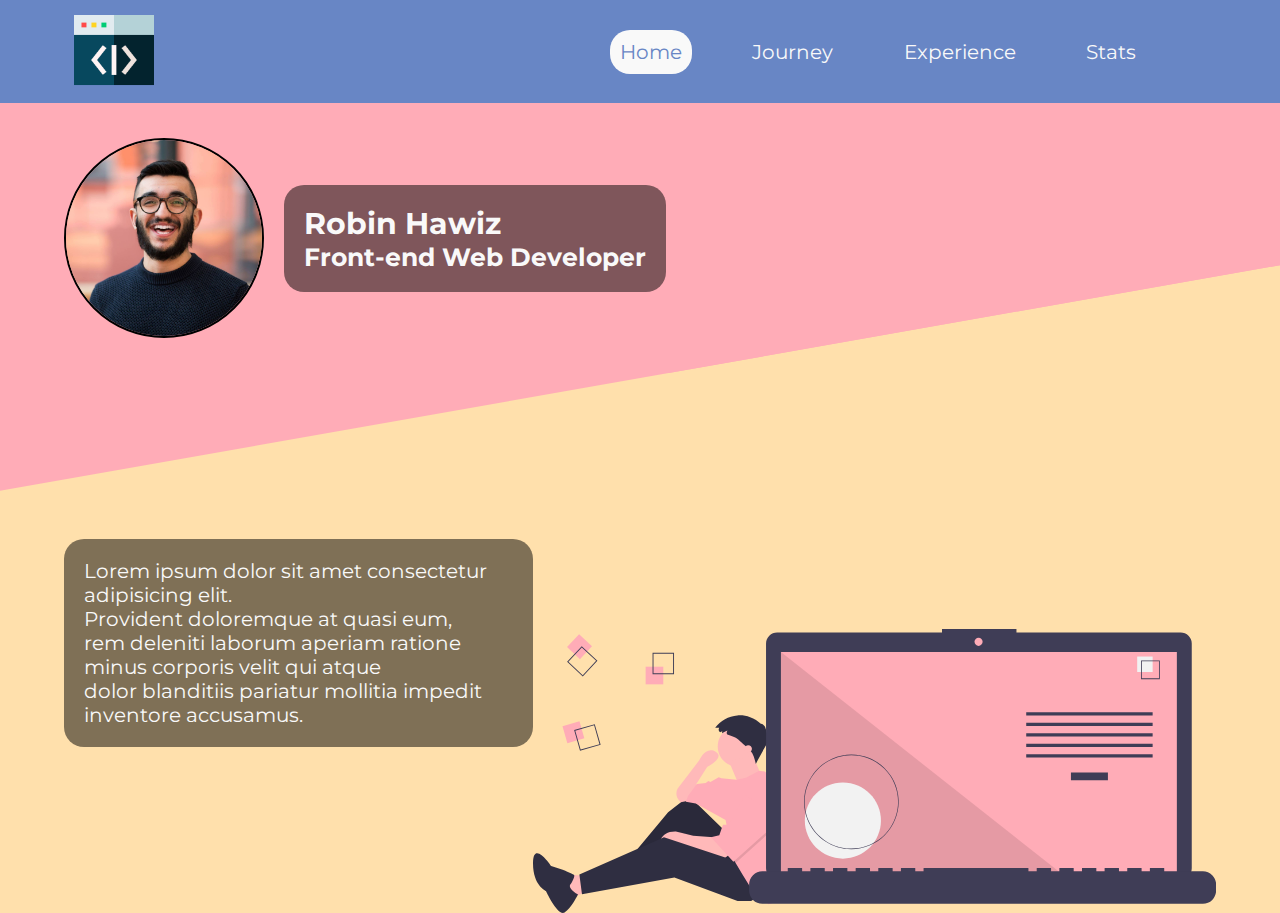
==== commit 1d77af98: "styling, positioning, responsiveness, etc" ====
--- a/index.html
+++ b/index.html
@@ -30,232 +30,237 @@
       </nav>
     </div>
     <section id="home">
-      <div class="introduction">
-        <div class="image-container">
-          <img src="./images/jag.jpg" alt="" />
-        </div>
-        <div class="name-title-container">
-          <h2>Robin Hawiz</h2>
-          <h3>Front-end Web Developer</h3>
+      <div class="introduction-wrapper">
+        <div class="introduction">
+          <div class="image-container">
+            <img src="./images/jag.jpg" alt="" />
+          </div>
+          <div class="name-title-container">
+            <h2>Robin Hawiz</h2>
+            <h3>Front-end Web Developer</h3>
+          </div>
         </div>
       </div>
-      <div class="info">
-        <div class="info-text-container">
-          <p>
-            Lorem ipsum dolor sit amet consectetur adipisicing elit. <br />
-            Provident doloremque at quasi eum, <br />
-            rem deleniti laborum aperiam ratione minus corporis velit qui atque
-            <br />
-            dolor blanditiis pariatur mollitia impedit inventore accusamus.
-          </p>
-        </div>
-        <div class="info-image-container">
-          <div class="info-images">
-            <svg
-              width="1083"
-              height="450"
-              viewBox="0 0 1083 450"
-              fill="none"
-              xmlns="http://www.w3.org/2000/svg"
-            >
-              <g id="undraw_code_thinking_1jeh 1">
-                <g clip-path="url(#clip0)">
-                  <path
-                    id="Vector"
-                    d="M77.591 390.495L52.772 388.84L61.045 426.069L89.173 414.487L77.591 390.495Z"
-                    fill="#FFB9B9"
-                  />
-                  <path
-                    id="Vector_2"
-                    d="M305.1 321.001L247.189 264.744L214.096 290.391L148.739 368.985L156.185 380.567L235.606 326.792L289.381 397.113L340.674 371.467L305.1 321.001Z"
-                    fill="#2F2E41"
-                  />
-                  <path
-                    id="Vector_3"
-                    opacity="0.1"
-                    d="M305.1 321.001L247.189 264.744L214.096 290.391L148.739 368.985L156.185 380.567L235.606 326.792L289.381 397.113L340.674 371.467L305.1 321.001Z"
-                    fill="black"
-                  />
-                  <path
-                    id="Vector_4"
-                    d="M310.064 358.23L302.618 364.021L242.225 343.338L228.161 337.547L200.032 343.338C200.032 343.338 200.032 320.174 226.506 321.001L253.807 327.62L286.072 330.101L310.064 358.23Z"
-                    fill="#FFB9B9"
-                  />
-                  <path
-                    id="Vector_5"
-                    d="M363.839 419.451L345.638 431.033H324.128L224.024 393.804L77.591 420.278L73.454 388.84L207.478 330.102L324.956 368.985L363.839 419.451Z"
-                    fill="#2F2E41"
-                  />
-                  <path
-                    id="Vector_6"
-                    d="M246.361 272.19L233.952 274.672L231.248 271.517C229.107 269.019 227.75 265.946 227.348 262.68C226.946 259.415 227.517 256.104 228.988 253.162V253.162L263.735 207.66C263.735 207.66 273.663 185.323 289.381 194.423C305.1 203.524 276.144 218.415 276.144 218.415L258.771 245.716L260.426 259.78L246.361 272.19Z"
-                    fill="#FFB9B9"
-                  />
-                  <path
-                    id="Vector_7"
-                    d="M324.956 218.415C342.775 218.415 357.22 203.97 357.22 186.15C357.22 168.331 342.775 153.885 324.956 153.885C307.136 153.885 292.691 168.331 292.691 186.15C292.691 203.97 307.136 218.415 324.956 218.415Z"
-                    fill="#FFB9B9"
-                  />
-                  <path
-                    id="Vector_8"
-                    d="M310.478 209.728L325.369 245.303L360.943 230.411C360.943 230.411 349.361 202.283 349.361 201.455C349.361 200.628 310.478 209.728 310.478 209.728Z"
-                    fill="#FFB9B9"
-                  />
-                  <path
-                    id="Vector_9"
-                    d="M408.439 314.97C408.439 334.442 405.37 353.793 399.347 372.311L396.931 379.74L385.349 432.688L372.939 435.997L363.839 424.414L345.638 411.178L332.401 389.668L321.051 370.755L317.51 364.848L305.1 302.8L257.944 276.327L242.225 273.845L245.534 264.744L259.598 245.716L273.663 244.062L277.799 240.752L281.108 242.407L294.345 234.961L298.482 236.616L322.672 238.866L337.365 235.789L358.495 224.446L367.148 225.861L396.931 250.68C404.545 271.259 408.441 293.028 408.439 314.97Z"
-                    fill="#FFACB7"
-                  />
-                  <path
-                    id="Vector_10"
-                    d="M60.3902 403.305C60.3902 403.305 67.8002 390.747 64.6704 389.28C61.5406 387.814 48.2488 381.969 48.2488 381.969L28.7567 375.509C28.7567 375.509 0.63066 333.708 0.0132905 370.059C-0.60408 406.41 20.4925 415.148 20.4925 415.148C20.4925 415.148 39.308 455.641 49.9662 449.184C60.6244 442.727 71.2895 420.808 71.2895 420.808C71.2895 420.808 52.0695 410.476 60.3902 403.305Z"
-                    fill="#2F2E41"
-                  />
-                  <path
-                    id="Vector_11"
-                    opacity="0.1"
-                    d="M399.413 307.764L367.975 328.447L321.051 370.755L317.51 364.848L307.582 315.21H310.064L335.711 268.054L399.413 307.764Z"
-                    fill="black"
-                  />
-                  <path
-                    id="Vector_12"
-                    d="M335.711 263.09L310.064 310.246H300.964L295.173 326.792L281.936 330.102L317.51 368.985L367.975 323.483L399.413 302.8L335.711 263.09Z"
-                    fill="#FFACB7"
-                  />
-                  <path
-                    id="Vector_13"
-                    d="M299.86 162.16L296.364 163.505C295.826 163.141 295.367 162.673 295.012 162.129C294.658 161.585 294.415 160.976 294.299 160.337C294.183 159.698 294.195 159.042 294.336 158.408C294.476 157.774 294.741 157.175 295.117 156.645L288.656 156.342C292.803 150.819 298.076 146.24 304.125 142.907C310.175 139.574 316.863 137.563 323.747 137.008C330.632 136.453 337.555 137.367 344.06 139.688C350.565 142.009 356.503 145.685 361.482 150.473C361.776 149.46 364.982 151.43 366.291 153.429C366.731 151.78 369.737 159.749 370.8 165.381C371.293 163.506 373.185 166.533 371.527 169.439C372.578 169.285 373.052 171.973 372.239 173.471C373.388 172.931 373.195 176.14 371.948 178.284C373.589 178.138 359.013 200.76 353.112 213.98C351.398 206.107 349.471 197.816 343.946 191.951C343.007 190.954 341.978 190.046 340.951 189.14L335.398 184.237C328.94 178.537 323.065 171.501 314.462 169.371C308.55 167.907 304.812 167.576 308.034 160.914C305.123 162.129 302.404 163.935 299.467 165.064C299.507 164.133 299.917 163.091 299.86 162.16Z"
-                    fill="#2F2E41"
-                  />
-                  <path
-                    id="Vector_14"
-                    d="M341.088 195.664C344.286 195.664 346.879 193.071 346.879 189.873C346.879 186.675 344.286 184.082 341.088 184.082C337.89 184.082 335.297 186.675 335.297 189.873C335.297 193.071 337.89 195.664 341.088 195.664Z"
-                    fill="#FFB9B9"
-                  />
-                  <g id="floating-object2">
-                    <path
-                      id="Vector_15"
-                      d="M206.439 59.7102H178.439V87.7102H206.439V59.7102Z"
-                      fill="#FFACB7"
-                    />
-                    <path
-                      id="Vector_16"
-                      d="M223.439 71.7102H189.439V37.7102H223.439V71.7102ZM190.917 70.2319H221.961V39.1884H190.917V70.2319Z"
+      <div class="info-wrapper">
+        <div class="info">
+          <div class="info-text-container">
+            <p>
+              Lorem ipsum dolor sit amet consectetur adipisicing elit. <br />
+              Provident doloremque at quasi eum, <br />
+              rem deleniti laborum aperiam ratione minus corporis velit qui
+              atque
+              <br />
+              dolor blanditiis pariatur mollitia impedit inventore accusamus.
+            </p>
+          </div>
+          <div class="info-image-container">
+            <div class="info-images">
+              <svg
+                width="1083"
+                height="450"
+                viewBox="0 0 1083 450"
+                fill="none"
+                xmlns="http://www.w3.org/2000/svg"
+              >
+                <g id="undraw_code_thinking_1jeh 1">
+                  <g clip-path="url(#clip0)">
+                    <path
+                      id="Vector"
+                      d="M77.591 390.495L52.772 388.84L61.045 426.069L89.173 414.487L77.591 390.495Z"
+                      fill="#FFB9B9"
+                    />
+                    <path
+                      id="Vector_2"
+                      d="M305.1 321.001L247.189 264.744L214.096 290.391L148.739 368.985L156.185 380.567L235.606 326.792L289.381 397.113L340.674 371.467L305.1 321.001Z"
+                      fill="#2F2E41"
+                    />
+                    <path
+                      id="Vector_3"
+                      opacity="0.1"
+                      d="M305.1 321.001L247.189 264.744L214.096 290.391L148.739 368.985L156.185 380.567L235.606 326.792L289.381 397.113L340.674 371.467L305.1 321.001Z"
+                      fill="black"
+                    />
+                    <path
+                      id="Vector_4"
+                      d="M310.064 358.23L302.618 364.021L242.225 343.338L228.161 337.547L200.032 343.338C200.032 343.338 200.032 320.174 226.506 321.001L253.807 327.62L286.072 330.101L310.064 358.23Z"
+                      fill="#FFB9B9"
+                    />
+                    <path
+                      id="Vector_5"
+                      d="M363.839 419.451L345.638 431.033H324.128L224.024 393.804L77.591 420.278L73.454 388.84L207.478 330.102L324.956 368.985L363.839 419.451Z"
+                      fill="#2F2E41"
+                    />
+                    <path
+                      id="Vector_6"
+                      d="M246.361 272.19L233.952 274.672L231.248 271.517C229.107 269.019 227.75 265.946 227.348 262.68C226.946 259.415 227.517 256.104 228.988 253.162V253.162L263.735 207.66C263.735 207.66 273.663 185.323 289.381 194.423C305.1 203.524 276.144 218.415 276.144 218.415L258.771 245.716L260.426 259.78L246.361 272.19Z"
+                      fill="#FFB9B9"
+                    />
+                    <path
+                      id="Vector_7"
+                      d="M324.956 218.415C342.775 218.415 357.22 203.97 357.22 186.15C357.22 168.331 342.775 153.885 324.956 153.885C307.136 153.885 292.691 168.331 292.691 186.15C292.691 203.97 307.136 218.415 324.956 218.415Z"
+                      fill="#FFB9B9"
+                    />
+                    <path
+                      id="Vector_8"
+                      d="M310.478 209.728L325.369 245.303L360.943 230.411C360.943 230.411 349.361 202.283 349.361 201.455C349.361 200.628 310.478 209.728 310.478 209.728Z"
+                      fill="#FFB9B9"
+                    />
+                    <path
+                      id="Vector_9"
+                      d="M408.439 314.97C408.439 334.442 405.37 353.793 399.347 372.311L396.931 379.74L385.349 432.688L372.939 435.997L363.839 424.414L345.638 411.178L332.401 389.668L321.051 370.755L317.51 364.848L305.1 302.8L257.944 276.327L242.225 273.845L245.534 264.744L259.598 245.716L273.663 244.062L277.799 240.752L281.108 242.407L294.345 234.961L298.482 236.616L322.672 238.866L337.365 235.789L358.495 224.446L367.148 225.861L396.931 250.68C404.545 271.259 408.441 293.028 408.439 314.97Z"
+                      fill="#FFACB7"
+                    />
+                    <path
+                      id="Vector_10"
+                      d="M60.3902 403.305C60.3902 403.305 67.8002 390.747 64.6704 389.28C61.5406 387.814 48.2488 381.969 48.2488 381.969L28.7567 375.509C28.7567 375.509 0.63066 333.708 0.0132905 370.059C-0.60408 406.41 20.4925 415.148 20.4925 415.148C20.4925 415.148 39.308 455.641 49.9662 449.184C60.6244 442.727 71.2895 420.808 71.2895 420.808C71.2895 420.808 52.0695 410.476 60.3902 403.305Z"
+                      fill="#2F2E41"
+                    />
+                    <path
+                      id="Vector_11"
+                      opacity="0.1"
+                      d="M399.413 307.764L367.975 328.447L321.051 370.755L317.51 364.848L307.582 315.21H310.064L335.711 268.054L399.413 307.764Z"
+                      fill="black"
+                    />
+                    <path
+                      id="Vector_12"
+                      d="M335.711 263.09L310.064 310.246H300.964L295.173 326.792L281.936 330.102L317.51 368.985L367.975 323.483L399.413 302.8L335.711 263.09Z"
+                      fill="#FFACB7"
+                    />
+                    <path
+                      id="Vector_13"
+                      d="M299.86 162.16L296.364 163.505C295.826 163.141 295.367 162.673 295.012 162.129C294.658 161.585 294.415 160.976 294.299 160.337C294.183 159.698 294.195 159.042 294.336 158.408C294.476 157.774 294.741 157.175 295.117 156.645L288.656 156.342C292.803 150.819 298.076 146.24 304.125 142.907C310.175 139.574 316.863 137.563 323.747 137.008C330.632 136.453 337.555 137.367 344.06 139.688C350.565 142.009 356.503 145.685 361.482 150.473C361.776 149.46 364.982 151.43 366.291 153.429C366.731 151.78 369.737 159.749 370.8 165.381C371.293 163.506 373.185 166.533 371.527 169.439C372.578 169.285 373.052 171.973 372.239 173.471C373.388 172.931 373.195 176.14 371.948 178.284C373.589 178.138 359.013 200.76 353.112 213.98C351.398 206.107 349.471 197.816 343.946 191.951C343.007 190.954 341.978 190.046 340.951 189.14L335.398 184.237C328.94 178.537 323.065 171.501 314.462 169.371C308.55 167.907 304.812 167.576 308.034 160.914C305.123 162.129 302.404 163.935 299.467 165.064C299.507 164.133 299.917 163.091 299.86 162.16Z"
+                      fill="#2F2E41"
+                    />
+                    <path
+                      id="Vector_14"
+                      d="M341.088 195.664C344.286 195.664 346.879 193.071 346.879 189.873C346.879 186.675 344.286 184.082 341.088 184.082C337.89 184.082 335.297 186.675 335.297 189.873C335.297 193.071 337.89 195.664 341.088 195.664Z"
+                      fill="#FFB9B9"
+                    />
+                    <g id="floating-object2">
+                      <path
+                        id="Vector_15"
+                        d="M206.439 59.7102H178.439V87.7102H206.439V59.7102Z"
+                        fill="#FFACB7"
+                      />
+                      <path
+                        id="Vector_16"
+                        d="M223.439 71.7102H189.439V37.7102H223.439V71.7102ZM190.917 70.2319H221.961V39.1884H190.917V70.2319Z"
+                        fill="#3F3D56"
+                      />
+                    </g>
+                    <g id="floating-object3">
+                      <path
+                        id="Vector_17"
+                        d="M81.3339 173.175L73.6457 146.251L46.7219 153.939L54.41 180.863L81.3339 173.175Z"
+                        fill="#FFACB7"
+                      />
+                      <path
+                        id="Vector_18"
+                        d="M74.4629 192.817L65.1273 160.123L97.8205 150.788L107.156 183.481L74.4629 192.817ZM66.9546 161.139L75.4785 190.989L105.329 182.465L96.8049 152.615L66.9546 161.139Z"
+                        fill="#3F3D56"
+                      />
+                    </g>
+                    <g id="floating-object1">
+                      <path
+                        id="Vector_19"
+                        d="M74.3754 47.7769L93.4938 27.3199L73.0369 8.20152L53.9185 28.6585L74.3754 47.7769Z"
+                        fill="#FFACB7"
+                      />
+                      <path
+                        id="Vector_20"
+                        d="M54.0006 52.0036L77.2158 27.163L102.056 50.3782L78.8412 75.2188L54.0006 52.0036ZM77.2864 29.2524L56.09 51.933L78.7705 73.1294L99.967 50.4488L77.2864 29.2524Z"
+                        fill="#3F3D56"
+                      />
+                    </g>
+                    <path
+                      id="Vector_21"
+                      d="M1026.23 5.36233H766.062V7.62939e-06H648.091V5.36233H386.849C384.538 5.36233 382.25 5.81752 380.114 6.70193C377.979 7.58633 376.039 8.88263 374.405 10.5168C372.771 12.151 371.475 14.091 370.59 16.2262C369.706 18.3613 369.251 20.6498 369.251 22.9608V379.213C369.251 381.524 369.706 383.813 370.59 385.948C371.475 388.083 372.771 390.023 374.405 391.657C376.039 393.291 377.979 394.588 380.114 395.472C382.25 396.356 384.538 396.812 386.849 396.812H1026.23C1030.9 396.812 1035.38 394.957 1038.68 391.657C1041.98 388.357 1043.83 383.88 1043.83 379.213V22.9608C1043.83 20.6498 1043.38 18.3613 1042.49 16.2262C1041.61 14.091 1040.31 12.151 1038.68 10.5168C1037.04 8.88263 1035.1 7.58633 1032.97 6.70193C1030.83 5.81752 1028.54 5.36233 1026.23 5.36233V5.36233Z"
+                      fill="#3F3D56"
+                    />
+                    <path
+                      id="Vector_22"
+                      d="M1020.24 36.4638H392.845V390.377H1020.24V36.4638Z"
+                      fill="#FFACB7"
+                    />
+                    <path
+                      id="Vector_23"
+                      d="M706.004 26.8116C709.558 26.8116 712.439 23.9306 712.439 20.3768C712.439 16.823 709.558 13.942 706.004 13.942C702.45 13.942 699.569 16.823 699.569 20.3768C699.569 23.9306 702.45 26.8116 706.004 26.8116Z"
+                      fill="#FFACB7"
+                    />
+                    <path
+                      id="Vector_24"
+                      opacity="0.1"
+                      d="M840.813 390.377H392.845V36.464L840.813 390.377Z"
+                      fill="black"
+                    />
+                    <g id="big-object-screen">
+                      <path
+                        id="Vector_25"
+                        d="M491.013 363.893C524.319 363.893 551.32 336.893 551.32 303.587C551.32 270.28 524.319 243.28 491.013 243.28C457.706 243.28 430.706 270.28 430.706 303.587C430.706 336.893 457.706 363.893 491.013 363.893Z"
+                        fill="#F2F2F2"
+                      />
+                      <path
+                        id="Vector_26"
+                        d="M504.438 348.913C489.601 348.913 475.097 344.513 462.761 336.271C450.425 328.028 440.81 316.312 435.132 302.604C429.454 288.897 427.969 273.814 430.863 259.262C433.758 244.711 440.902 231.344 451.394 220.853C461.885 210.362 475.251 203.217 489.803 200.323C504.355 197.428 519.438 198.914 533.145 204.592C546.852 210.269 558.568 219.884 566.811 232.221C575.054 244.557 579.454 259.06 579.454 273.897C579.431 293.786 571.52 312.853 557.457 326.917C543.394 340.98 524.326 348.89 504.438 348.913ZM504.438 199.862C489.795 199.862 475.481 204.204 463.306 212.339C451.131 220.474 441.642 232.037 436.038 245.565C430.435 259.093 428.968 273.979 431.825 288.341C434.682 302.702 441.733 315.894 452.087 326.248C462.441 336.602 475.633 343.653 489.994 346.51C504.356 349.366 519.242 347.9 532.77 342.297C546.298 336.693 557.861 327.204 565.996 315.029C574.131 302.854 578.473 288.54 578.473 273.897C578.451 254.269 570.643 235.45 556.764 221.571C542.885 207.691 524.066 199.884 504.438 199.862V199.862Z"
+                        fill="#3F3D56"
+                      />
+                    </g>
+                    <path
+                      id="Vector_27"
+                      d="M910.997 227.332H852.392V239.578H910.997V227.332Z"
+                      fill="#3F3D56"
+                    />
+                    <path
+                      id="Vector_28"
+                      d="M981.848 131.989H781.541V137.237H981.848V131.989Z"
+                      fill="#3F3D56"
+                    />
+                    <path
+                      id="Vector_29"
+                      d="M981.848 148.608H781.541V153.857H981.848V148.608Z"
+                      fill="#3F3D56"
+                    />
+                    <path
+                      id="Vector_30"
+                      d="M981.848 165.228H781.541V170.476H981.848V165.228Z"
+                      fill="#3F3D56"
+                    />
+                    <path
+                      id="Vector_31"
+                      d="M981.848 181.847H781.541V187.095H981.848V181.847Z"
+                      fill="#3F3D56"
+                    />
+                    <path
+                      id="Vector_32"
+                      d="M981.848 198.467H781.541V203.715H981.848V198.467Z"
+                      fill="#3F3D56"
+                    />
+                    <g id="small-object-screen">
+                      <path
+                        id="Vector_33"
+                        d="M981.848 43.644H957.356V68.1357H981.848V43.644Z"
+                        fill="#F2F2F2"
+                      />
+                      <path
+                        id="Vector_34"
+                        d="M993.219 79.5068H963.479V49.7668H993.219V79.5068ZM964.772 78.2138H991.926V51.0599H964.772V78.2138Z"
+                        fill="#3F3D56"
+                      />
+                    </g>
+                    <path
+                      id="Vector_35"
+                      d="M1061.45 383.942H1000.22V379.53C1000.22 379.416 1000.19 379.302 1000.15 379.196C1000.11 379.09 1000.04 378.993 999.961 378.912C999.879 378.831 999.783 378.766 999.677 378.722C999.571 378.678 999.457 378.656 999.342 378.656H978.349C978.234 378.656 978.121 378.678 978.014 378.722C977.908 378.766 977.812 378.831 977.731 378.912C977.649 378.993 977.585 379.09 977.541 379.196C977.497 379.302 977.475 379.416 977.475 379.53V383.942H964.354V379.53C964.354 379.416 964.331 379.302 964.287 379.196C964.243 379.09 964.179 378.993 964.098 378.912C964.016 378.831 963.92 378.766 963.814 378.722C963.708 378.678 963.594 378.656 963.479 378.656H942.486C942.371 378.656 942.258 378.678 942.152 378.722C942.045 378.766 941.949 378.831 941.868 378.912C941.787 378.993 941.722 379.09 941.678 379.196C941.634 379.302 941.612 379.416 941.612 379.53V383.942H928.491V379.53C928.491 379.416 928.468 379.302 928.424 379.196C928.381 379.09 928.316 378.993 928.235 378.912C928.154 378.831 928.057 378.766 927.951 378.722C927.845 378.678 927.731 378.656 927.616 378.656H906.623C906.508 378.656 906.395 378.678 906.289 378.722C906.183 378.766 906.086 378.831 906.005 378.912C905.924 378.993 905.859 379.09 905.815 379.196C905.771 379.302 905.749 379.416 905.749 379.53V383.942H892.628V379.53C892.628 379.416 892.606 379.302 892.562 379.196C892.518 379.09 892.453 378.993 892.372 378.912C892.291 378.831 892.194 378.766 892.088 378.722C891.982 378.678 891.868 378.656 891.753 378.656H870.761C870.646 378.656 870.532 378.678 870.426 378.722C870.32 378.766 870.223 378.831 870.142 378.912C870.061 378.993 869.996 379.09 869.952 379.196C869.908 379.302 869.886 379.416 869.886 379.53V383.942H856.765V379.53C856.765 379.416 856.743 379.302 856.699 379.196C856.655 379.09 856.59 378.993 856.509 378.912C856.428 378.831 856.331 378.766 856.225 378.722C856.119 378.678 856.005 378.656 855.891 378.656H834.898C834.783 378.656 834.669 378.678 834.563 378.722C834.457 378.766 834.36 378.831 834.279 378.912C834.198 378.993 834.133 379.09 834.09 379.196C834.046 379.302 834.023 379.416 834.023 379.53V383.942H820.902V379.53C820.902 379.416 820.88 379.302 820.836 379.196C820.792 379.09 820.727 378.993 820.646 378.912C820.565 378.831 820.469 378.766 820.362 378.722C820.256 378.678 820.143 378.656 820.028 378.656H799.035C798.92 378.656 798.806 378.678 798.7 378.722C798.594 378.766 798.497 378.831 798.416 378.912C798.335 378.993 798.271 379.09 798.227 379.196C798.183 379.302 798.16 379.416 798.16 379.53V383.942H785.04V379.53C785.04 379.416 785.017 379.302 784.973 379.196C784.929 379.09 784.865 378.993 784.783 378.912C784.702 378.831 784.606 378.766 784.5 378.722C784.393 378.678 784.28 378.656 784.165 378.656H619.72C619.605 378.656 619.492 378.678 619.386 378.722C619.279 378.766 619.183 378.831 619.102 378.912C619.021 378.993 618.956 379.09 618.912 379.196C618.868 379.302 618.846 379.416 618.846 379.53V383.942H605.725V379.53C605.725 379.416 605.702 379.302 605.658 379.196C605.615 379.09 605.55 378.993 605.469 378.912C605.388 378.831 605.291 378.766 605.185 378.722C605.079 378.678 604.965 378.656 604.85 378.656H583.858C583.743 378.656 583.629 378.678 583.523 378.722C583.417 378.766 583.32 378.831 583.239 378.912C583.158 378.993 583.093 379.09 583.049 379.196C583.005 379.302 582.983 379.416 582.983 379.53V383.942H569.862V379.53C569.862 379.416 569.84 379.302 569.796 379.196C569.752 379.09 569.687 378.993 569.606 378.912C569.525 378.831 569.428 378.766 569.322 378.722C569.216 378.678 569.102 378.656 568.987 378.656H547.995C547.88 378.656 547.766 378.678 547.66 378.722C547.554 378.766 547.457 378.831 547.376 378.912C547.295 378.993 547.23 379.09 547.186 379.196C547.142 379.302 547.12 379.416 547.12 379.53V383.942H533.999V379.53C533.999 379.416 533.977 379.302 533.933 379.196C533.889 379.09 533.824 378.993 533.743 378.912C533.662 378.831 533.565 378.766 533.459 378.722C533.353 378.678 533.239 378.656 533.125 378.656H512.132C512.017 378.656 511.903 378.678 511.797 378.722C511.691 378.766 511.594 378.831 511.513 378.912C511.432 378.993 511.368 379.09 511.324 379.196C511.28 379.302 511.257 379.416 511.257 379.53V383.942H498.136V379.53C498.136 379.416 498.114 379.302 498.07 379.196C498.026 379.09 497.961 378.993 497.88 378.912C497.799 378.831 497.703 378.766 497.596 378.722C497.49 378.678 497.377 378.656 497.262 378.656H476.269C476.154 378.656 476.04 378.678 475.934 378.722C475.828 378.766 475.732 378.831 475.65 378.912C475.569 378.993 475.505 379.09 475.461 379.196C475.417 379.302 475.394 379.416 475.394 379.53V383.942H462.274V379.53C462.274 379.416 462.251 379.302 462.207 379.196C462.163 379.09 462.099 378.993 462.017 378.912C461.936 378.831 461.84 378.766 461.734 378.722C461.627 378.678 461.514 378.656 461.399 378.656H440.406C440.291 378.656 440.177 378.678 440.071 378.722C439.965 378.766 439.869 378.831 439.787 378.912C439.706 378.993 439.642 379.09 439.598 379.196C439.554 379.302 439.531 379.416 439.531 379.53V383.942H426.411V379.53C426.411 379.416 426.388 379.302 426.344 379.196C426.3 379.09 426.236 378.993 426.154 378.912C426.073 378.831 425.977 378.766 425.871 378.722C425.765 378.678 425.651 378.656 425.536 378.656H404.543C404.428 378.656 404.314 378.678 404.208 378.722C404.102 378.766 404.006 378.831 403.925 378.912C403.843 378.993 403.779 379.09 403.735 379.196C403.691 379.302 403.668 379.416 403.668 379.53V383.942H363.432C357.864 383.942 352.525 386.154 348.588 390.091C344.651 394.028 342.439 399.367 342.439 404.935V414.427C342.439 419.995 344.651 425.335 348.588 429.272C352.525 433.209 357.864 435.42 363.432 435.42H1061.45C1067.01 435.42 1072.35 433.209 1076.29 429.272C1080.23 425.335 1082.44 419.995 1082.44 414.427V404.935C1082.44 399.367 1080.23 394.028 1076.29 390.091C1072.35 386.154 1067.01 383.942 1061.45 383.942V383.942Z"
                       fill="#3F3D56"
                     />
                   </g>
-                  <g id="floating-object3">
-                    <path
-                      id="Vector_17"
-                      d="M81.3339 173.175L73.6457 146.251L46.7219 153.939L54.41 180.863L81.3339 173.175Z"
-                      fill="#FFACB7"
-                    />
-                    <path
-                      id="Vector_18"
-                      d="M74.4629 192.817L65.1273 160.123L97.8205 150.788L107.156 183.481L74.4629 192.817ZM66.9546 161.139L75.4785 190.989L105.329 182.465L96.8049 152.615L66.9546 161.139Z"
-                      fill="#3F3D56"
-                    />
-                  </g>
-                  <g id="floating-object1">
-                    <path
-                      id="Vector_19"
-                      d="M74.3754 47.7769L93.4938 27.3199L73.0369 8.20152L53.9185 28.6585L74.3754 47.7769Z"
-                      fill="#FFACB7"
-                    />
-                    <path
-                      id="Vector_20"
-                      d="M54.0006 52.0036L77.2158 27.163L102.056 50.3782L78.8412 75.2188L54.0006 52.0036ZM77.2864 29.2524L56.09 51.933L78.7705 73.1294L99.967 50.4488L77.2864 29.2524Z"
-                      fill="#3F3D56"
-                    />
-                  </g>
-                  <path
-                    id="Vector_21"
-                    d="M1026.23 5.36233H766.062V7.62939e-06H648.091V5.36233H386.849C384.538 5.36233 382.25 5.81752 380.114 6.70193C377.979 7.58633 376.039 8.88263 374.405 10.5168C372.771 12.151 371.475 14.091 370.59 16.2262C369.706 18.3613 369.251 20.6498 369.251 22.9608V379.213C369.251 381.524 369.706 383.813 370.59 385.948C371.475 388.083 372.771 390.023 374.405 391.657C376.039 393.291 377.979 394.588 380.114 395.472C382.25 396.356 384.538 396.812 386.849 396.812H1026.23C1030.9 396.812 1035.38 394.957 1038.68 391.657C1041.98 388.357 1043.83 383.88 1043.83 379.213V22.9608C1043.83 20.6498 1043.38 18.3613 1042.49 16.2262C1041.61 14.091 1040.31 12.151 1038.68 10.5168C1037.04 8.88263 1035.1 7.58633 1032.97 6.70193C1030.83 5.81752 1028.54 5.36233 1026.23 5.36233V5.36233Z"
-                    fill="#3F3D56"
-                  />
-                  <path
-                    id="Vector_22"
-                    d="M1020.24 36.4638H392.845V390.377H1020.24V36.4638Z"
-                    fill="#FFACB7"
-                  />
-                  <path
-                    id="Vector_23"
-                    d="M706.004 26.8116C709.558 26.8116 712.439 23.9306 712.439 20.3768C712.439 16.823 709.558 13.942 706.004 13.942C702.45 13.942 699.569 16.823 699.569 20.3768C699.569 23.9306 702.45 26.8116 706.004 26.8116Z"
-                    fill="#FFACB7"
-                  />
-                  <path
-                    id="Vector_24"
-                    opacity="0.1"
-                    d="M840.813 390.377H392.845V36.464L840.813 390.377Z"
-                    fill="black"
-                  />
-                  <g id="big-object-screen">
-                    <path
-                      id="Vector_25"
-                      d="M491.013 363.893C524.319 363.893 551.32 336.893 551.32 303.587C551.32 270.28 524.319 243.28 491.013 243.28C457.706 243.28 430.706 270.28 430.706 303.587C430.706 336.893 457.706 363.893 491.013 363.893Z"
-                      fill="#F2F2F2"
-                    />
-                    <path
-                      id="Vector_26"
-                      d="M504.438 348.913C489.601 348.913 475.097 344.513 462.761 336.271C450.425 328.028 440.81 316.312 435.132 302.604C429.454 288.897 427.969 273.814 430.863 259.262C433.758 244.711 440.902 231.344 451.394 220.853C461.885 210.362 475.251 203.217 489.803 200.323C504.355 197.428 519.438 198.914 533.145 204.592C546.852 210.269 558.568 219.884 566.811 232.221C575.054 244.557 579.454 259.06 579.454 273.897C579.431 293.786 571.52 312.853 557.457 326.917C543.394 340.98 524.326 348.89 504.438 348.913ZM504.438 199.862C489.795 199.862 475.481 204.204 463.306 212.339C451.131 220.474 441.642 232.037 436.038 245.565C430.435 259.093 428.968 273.979 431.825 288.341C434.682 302.702 441.733 315.894 452.087 326.248C462.441 336.602 475.633 343.653 489.994 346.51C504.356 349.366 519.242 347.9 532.77 342.297C546.298 336.693 557.861 327.204 565.996 315.029C574.131 302.854 578.473 288.54 578.473 273.897C578.451 254.269 570.643 235.45 556.764 221.571C542.885 207.691 524.066 199.884 504.438 199.862V199.862Z"
-                      fill="#3F3D56"
-                    />
-                  </g>
-                  <path
-                    id="Vector_27"
-                    d="M910.997 227.332H852.392V239.578H910.997V227.332Z"
-                    fill="#3F3D56"
-                  />
-                  <path
-                    id="Vector_28"
-                    d="M981.848 131.989H781.541V137.237H981.848V131.989Z"
-                    fill="#3F3D56"
-                  />
-                  <path
-                    id="Vector_29"
-                    d="M981.848 148.608H781.541V153.857H981.848V148.608Z"
-                    fill="#3F3D56"
-                  />
-                  <path
-                    id="Vector_30"
-                    d="M981.848 165.228H781.541V170.476H981.848V165.228Z"
-                    fill="#3F3D56"
-                  />
-                  <path
-                    id="Vector_31"
-                    d="M981.848 181.847H781.541V187.095H981.848V181.847Z"
-                    fill="#3F3D56"
-                  />
-                  <path
-                    id="Vector_32"
-                    d="M981.848 198.467H781.541V203.715H981.848V198.467Z"
-                    fill="#3F3D56"
-                  />
-                  <g id="small-object-screen">
-                    <path
-                      id="Vector_33"
-                      d="M981.848 43.644H957.356V68.1357H981.848V43.644Z"
-                      fill="#F2F2F2"
-                    />
-                    <path
-                      id="Vector_34"
-                      d="M993.219 79.5068H963.479V49.7668H993.219V79.5068ZM964.772 78.2138H991.926V51.0599H964.772V78.2138Z"
-                      fill="#3F3D56"
-                    />
-                  </g>
-                  <path
-                    id="Vector_35"
-                    d="M1061.45 383.942H1000.22V379.53C1000.22 379.416 1000.19 379.302 1000.15 379.196C1000.11 379.09 1000.04 378.993 999.961 378.912C999.879 378.831 999.783 378.766 999.677 378.722C999.571 378.678 999.457 378.656 999.342 378.656H978.349C978.234 378.656 978.121 378.678 978.014 378.722C977.908 378.766 977.812 378.831 977.731 378.912C977.649 378.993 977.585 379.09 977.541 379.196C977.497 379.302 977.475 379.416 977.475 379.53V383.942H964.354V379.53C964.354 379.416 964.331 379.302 964.287 379.196C964.243 379.09 964.179 378.993 964.098 378.912C964.016 378.831 963.92 378.766 963.814 378.722C963.708 378.678 963.594 378.656 963.479 378.656H942.486C942.371 378.656 942.258 378.678 942.152 378.722C942.045 378.766 941.949 378.831 941.868 378.912C941.787 378.993 941.722 379.09 941.678 379.196C941.634 379.302 941.612 379.416 941.612 379.53V383.942H928.491V379.53C928.491 379.416 928.468 379.302 928.424 379.196C928.381 379.09 928.316 378.993 928.235 378.912C928.154 378.831 928.057 378.766 927.951 378.722C927.845 378.678 927.731 378.656 927.616 378.656H906.623C906.508 378.656 906.395 378.678 906.289 378.722C906.183 378.766 906.086 378.831 906.005 378.912C905.924 378.993 905.859 379.09 905.815 379.196C905.771 379.302 905.749 379.416 905.749 379.53V383.942H892.628V379.53C892.628 379.416 892.606 379.302 892.562 379.196C892.518 379.09 892.453 378.993 892.372 378.912C892.291 378.831 892.194 378.766 892.088 378.722C891.982 378.678 891.868 378.656 891.753 378.656H870.761C870.646 378.656 870.532 378.678 870.426 378.722C870.32 378.766 870.223 378.831 870.142 378.912C870.061 378.993 869.996 379.09 869.952 379.196C869.908 379.302 869.886 379.416 869.886 379.53V383.942H856.765V379.53C856.765 379.416 856.743 379.302 856.699 379.196C856.655 379.09 856.59 378.993 856.509 378.912C856.428 378.831 856.331 378.766 856.225 378.722C856.119 378.678 856.005 378.656 855.891 378.656H834.898C834.783 378.656 834.669 378.678 834.563 378.722C834.457 378.766 834.36 378.831 834.279 378.912C834.198 378.993 834.133 379.09 834.09 379.196C834.046 379.302 834.023 379.416 834.023 379.53V383.942H820.902V379.53C820.902 379.416 820.88 379.302 820.836 379.196C820.792 379.09 820.727 378.993 820.646 378.912C820.565 378.831 820.469 378.766 820.362 378.722C820.256 378.678 820.143 378.656 820.028 378.656H799.035C798.92 378.656 798.806 378.678 798.7 378.722C798.594 378.766 798.497 378.831 798.416 378.912C798.335 378.993 798.271 379.09 798.227 379.196C798.183 379.302 798.16 379.416 798.16 379.53V383.942H785.04V379.53C785.04 379.416 785.017 379.302 784.973 379.196C784.929 379.09 784.865 378.993 784.783 378.912C784.702 378.831 784.606 378.766 784.5 378.722C784.393 378.678 784.28 378.656 784.165 378.656H619.72C619.605 378.656 619.492 378.678 619.386 378.722C619.279 378.766 619.183 378.831 619.102 378.912C619.021 378.993 618.956 379.09 618.912 379.196C618.868 379.302 618.846 379.416 618.846 379.53V383.942H605.725V379.53C605.725 379.416 605.702 379.302 605.658 379.196C605.615 379.09 605.55 378.993 605.469 378.912C605.388 378.831 605.291 378.766 605.185 378.722C605.079 378.678 604.965 378.656 604.85 378.656H583.858C583.743 378.656 583.629 378.678 583.523 378.722C583.417 378.766 583.32 378.831 583.239 378.912C583.158 378.993 583.093 379.09 583.049 379.196C583.005 379.302 582.983 379.416 582.983 379.53V383.942H569.862V379.53C569.862 379.416 569.84 379.302 569.796 379.196C569.752 379.09 569.687 378.993 569.606 378.912C569.525 378.831 569.428 378.766 569.322 378.722C569.216 378.678 569.102 378.656 568.987 378.656H547.995C547.88 378.656 547.766 378.678 547.66 378.722C547.554 378.766 547.457 378.831 547.376 378.912C547.295 378.993 547.23 379.09 547.186 379.196C547.142 379.302 547.12 379.416 547.12 379.53V383.942H533.999V379.53C533.999 379.416 533.977 379.302 533.933 379.196C533.889 379.09 533.824 378.993 533.743 378.912C533.662 378.831 533.565 378.766 533.459 378.722C533.353 378.678 533.239 378.656 533.125 378.656H512.132C512.017 378.656 511.903 378.678 511.797 378.722C511.691 378.766 511.594 378.831 511.513 378.912C511.432 378.993 511.368 379.09 511.324 379.196C511.28 379.302 511.257 379.416 511.257 379.53V383.942H498.136V379.53C498.136 379.416 498.114 379.302 498.07 379.196C498.026 379.09 497.961 378.993 497.88 378.912C497.799 378.831 497.703 378.766 497.596 378.722C497.49 378.678 497.377 378.656 497.262 378.656H476.269C476.154 378.656 476.04 378.678 475.934 378.722C475.828 378.766 475.732 378.831 475.65 378.912C475.569 378.993 475.505 379.09 475.461 379.196C475.417 379.302 475.394 379.416 475.394 379.53V383.942H462.274V379.53C462.274 379.416 462.251 379.302 462.207 379.196C462.163 379.09 462.099 378.993 462.017 378.912C461.936 378.831 461.84 378.766 461.734 378.722C461.627 378.678 461.514 378.656 461.399 378.656H440.406C440.291 378.656 440.177 378.678 440.071 378.722C439.965 378.766 439.869 378.831 439.787 378.912C439.706 378.993 439.642 379.09 439.598 379.196C439.554 379.302 439.531 379.416 439.531 379.53V383.942H426.411V379.53C426.411 379.416 426.388 379.302 426.344 379.196C426.3 379.09 426.236 378.993 426.154 378.912C426.073 378.831 425.977 378.766 425.871 378.722C425.765 378.678 425.651 378.656 425.536 378.656H404.543C404.428 378.656 404.314 378.678 404.208 378.722C404.102 378.766 404.006 378.831 403.925 378.912C403.843 378.993 403.779 379.09 403.735 379.196C403.691 379.302 403.668 379.416 403.668 379.53V383.942H363.432C357.864 383.942 352.525 386.154 348.588 390.091C344.651 394.028 342.439 399.367 342.439 404.935V414.427C342.439 419.995 344.651 425.335 348.588 429.272C352.525 433.209 357.864 435.42 363.432 435.42H1061.45C1067.01 435.42 1072.35 433.209 1076.29 429.272C1080.23 425.335 1082.44 419.995 1082.44 414.427V404.935C1082.44 399.367 1080.23 394.028 1076.29 390.091C1072.35 386.154 1067.01 383.942 1061.45 383.942V383.942Z"
-                    fill="#3F3D56"
-                  />
                 </g>
-              </g>
-              <defs>
-                <clipPath id="clip0">
-                  <rect width="1082.44" height="449.881" fill="white" />
-                </clipPath>
-              </defs>
-            </svg>
+                <defs>
+                  <clipPath id="clip0">
+                    <rect width="1082.44" height="449.881" fill="white" />
+                  </clipPath>
+                </defs>
+              </svg>
+            </div>
           </div>
         </div>
       </div>
--- a/styles/style.css
+++ b/styles/style.css
@@ -133,9 +133,16 @@
 
 #home {
   min-height: 90vh;
-}
-
-#home .introduction {
+  overflow: hidden;
+  position: relative;
+  color: #f9f9f9;
+}
+
+#home .introduction-wrapper {
+  background: #ffacb7;
+}
+
+#home .introduction-wrapper .introduction {
   width: 90%;
   margin: auto;
   display: -webkit-box;
@@ -154,22 +161,38 @@
   min-height: 30vh;
 }
 
-#home .introduction .image-container {
-  border-radius: 2rem;
-  height: 10rem;
-  width: 10rem;
-}
-
-#home .introduction .image-container img {
-  height: 100%;
+#home .introduction-wrapper .introduction .image-container {
+  z-index: 1;
+  height: 20rem;
+  width: 20rem;
+  display: -webkit-box;
+  display: -ms-flexbox;
+  display: flex;
+  -webkit-box-align: center;
+      -ms-flex-align: center;
+          align-items: center;
+}
+
+#home .introduction-wrapper .introduction .image-container img {
+  border-radius: 50%;
+  border: 0.2rem solid black;
+  height: auto;
   width: 100%;
 }
 
-#home .introduction .name-title-container {
-  padding-left: 2rem;
-}
-
-#home .info {
+#home .introduction-wrapper .introduction .name-title-container {
+  margin-left: 2rem;
+  padding: 2rem;
+  background: rgba(0, 0, 0, 0.5);
+  border-radius: 2rem;
+  z-index: 1;
+}
+
+#home .info-wrapper {
+  background: #ffe0ac;
+}
+
+#home .info-wrapper .info {
   width: 90%;
   margin: auto;
   min-height: 60vh;
@@ -188,12 +211,20 @@
           justify-content: center;
 }
 
-#home .info .info-image-container {
+#home .info-wrapper .info .info-text-container {
+  z-index: 1;
+  padding: 2rem;
+  background: rgba(0, 0, 0, 0.5);
+  border-radius: 2rem;
+}
+
+#home .info-wrapper .info .info-image-container {
+  z-index: 1;
   height: 60vh;
   overflow: hidden;
 }
 
-#home .info .info-image-container .info-images {
+#home .info-wrapper .info .info-image-container .info-images {
   display: -webkit-box;
   display: -ms-flexbox;
   display: flex;
@@ -211,9 +242,39 @@
   height: 100%;
 }
 
-#home .info .info-image-container .info-images svg {
+#home .info-wrapper .info .info-image-container .info-images svg {
   width: 100%;
   height: auto;
+}
+
+#home::after {
+  content: "";
+  position: absolute;
+  left: 0;
+  right: 0;
+  background: #ffacb7;
+  height: 100%;
+}
+
+#home::after {
+  top: -66%;
+  -webkit-transform: skewY(-10deg);
+          transform: skewY(-10deg);
+}
+
+#home::before {
+  content: "";
+  position: absolute;
+  left: 0;
+  right: 0;
+  background: #ffe0ac;
+  height: 100%;
+}
+
+#home::before {
+  top: 34%;
+  -webkit-transform: skewY(-10deg);
+          transform: skewY(-10deg);
 }
 
 @media screen and (max-width: 693px) {
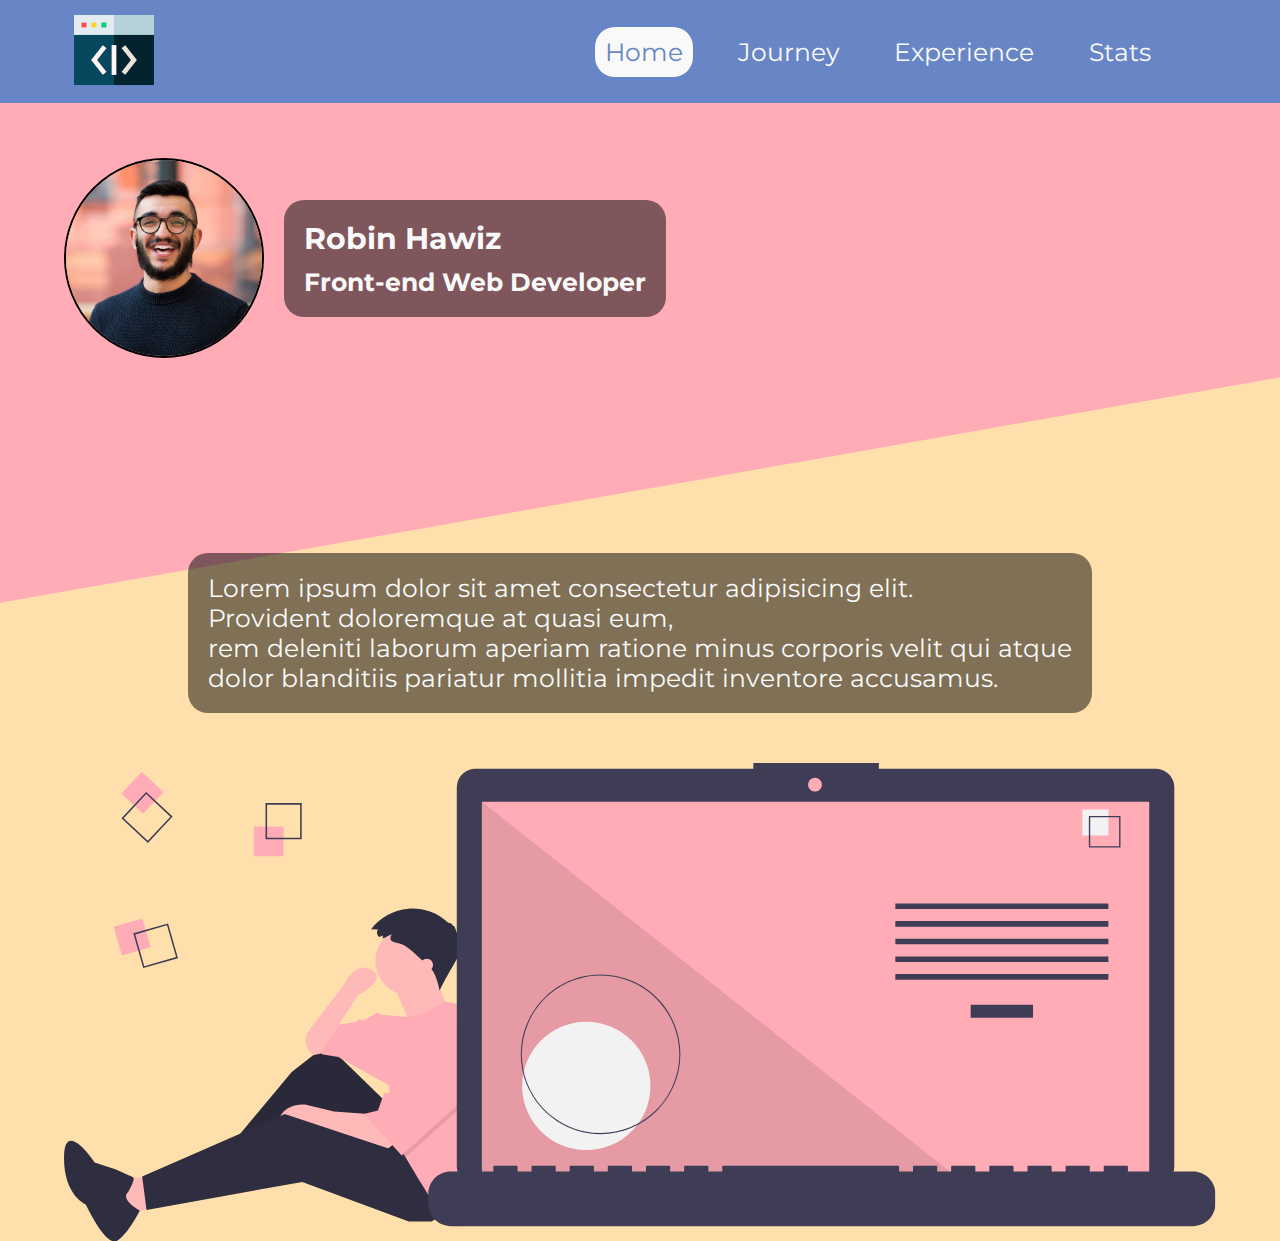
==== commit ece63d6b: "more responsiveness!" ====
--- a/index.html
+++ b/index.html
@@ -43,15 +43,17 @@
       </div>
       <div class="info-wrapper">
         <div class="info">
-          <div class="info-text-container">
-            <p>
-              Lorem ipsum dolor sit amet consectetur adipisicing elit. <br />
-              Provident doloremque at quasi eum, <br />
-              rem deleniti laborum aperiam ratione minus corporis velit qui
-              atque
-              <br />
-              dolor blanditiis pariatur mollitia impedit inventore accusamus.
-            </p>
+          <div class="info-text-border">
+            <div class="info-text-container">
+              <p>
+                Lorem ipsum dolor sit amet consectetur adipisicing elit. <br />
+                Provident doloremque at quasi eum, <br />
+                rem deleniti laborum aperiam ratione minus corporis velit qui
+                atque
+                <br />
+                dolor blanditiis pariatur mollitia impedit inventore accusamus.
+              </p>
+            </div>
           </div>
           <div class="info-image-container">
             <div class="info-images">
--- a/styles/style.css
+++ b/styles/style.css
@@ -24,7 +24,7 @@
 }
 
 p {
-  font-size: 2rem;
+  font-size: 2.5rem;
 }
 
 h1 {
@@ -104,7 +104,7 @@
   -webkit-box-pack: space-evenly;
       -ms-flex-pack: space-evenly;
           justify-content: space-evenly;
-  font-size: 2rem;
+  font-size: 2.5rem;
 }
 
 .navbar nav ul a {
@@ -140,11 +140,26 @@
 
 #home .introduction-wrapper {
   background: #ffacb7;
+  min-height: 40vh;
+  display: -webkit-box;
+  display: -ms-flexbox;
+  display: flex;
+  -webkit-box-orient: horizontal;
+  -webkit-box-direction: normal;
+      -ms-flex-direction: row;
+          flex-direction: row;
+  -webkit-box-align: center;
+      -ms-flex-align: center;
+          align-items: center;
+  -webkit-box-pack: none;
+      -ms-flex-pack: none;
+          justify-content: none;
 }
 
 #home .introduction-wrapper .introduction {
   width: 90%;
   margin: auto;
+  padding-bottom: 5rem;
   display: -webkit-box;
   display: -ms-flexbox;
   display: flex;
@@ -158,7 +173,6 @@
   -webkit-box-pack: none;
       -ms-flex-pack: none;
           justify-content: none;
-  min-height: 30vh;
 }
 
 #home .introduction-wrapper .introduction .image-container {
@@ -188,14 +202,18 @@
   z-index: 1;
 }
 
+#home .introduction-wrapper .introduction .name-title-container h2 {
+  padding-bottom: 1rem;
+}
+
 #home .info-wrapper {
   background: #ffe0ac;
+  min-height: 50vh;
 }
 
 #home .info-wrapper .info {
   width: 90%;
   margin: auto;
-  min-height: 60vh;
   display: -webkit-box;
   display: -ms-flexbox;
   display: flex;
@@ -209,19 +227,29 @@
   -webkit-box-pack: center;
       -ms-flex-pack: center;
           justify-content: center;
-}
-
-#home .info-wrapper .info .info-text-container {
+  -ms-flex-wrap: wrap;
+      flex-wrap: wrap;
+}
+
+#home .info-wrapper .info .info-text-border {
   z-index: 1;
+}
+
+#home .info-wrapper .info .info-text-border .info-text-container {
   padding: 2rem;
   background: rgba(0, 0, 0, 0.5);
   border-radius: 2rem;
+  -webkit-box-flex: 1;
+      -ms-flex: 1 1 60rem;
+          flex: 1 1 60rem;
 }
 
 #home .info-wrapper .info .info-image-container {
   z-index: 1;
-  height: 60vh;
-  overflow: hidden;
+  height: 50vh;
+  -webkit-box-flex: 1;
+      -ms-flex: 1 1 60rem;
+          flex: 1 1 60rem;
 }
 
 #home .info-wrapper .info .info-image-container .info-images {
@@ -277,7 +305,32 @@
           transform: skewY(-10deg);
 }
 
-@media screen and (max-width: 693px) {
+@media screen and (max-width: 1672px) {
+  /* HOME SECTION */
+  #home .info-wrapper .info .info-text-border .info-text-container {
+    margin-top: 7vw;
+  }
+  #home .info-wrapper .info .info-image-container {
+    padding-top: 5rem;
+    height: auto;
+  }
+}
+
+@media screen and (max-width: 787px) {
+  /* GLOBALS */
+  h1 {
+    font-size: 3rem;
+  }
+  h2 {
+    font-size: 2.5rem;
+  }
+  h3 {
+    font-size: 2rem;
+  }
+  p {
+    font-size: 2rem;
+  }
+  /* NAVBAR*/
   .navbar nav .logo {
     display: -webkit-box;
     display: -ms-flexbox;
